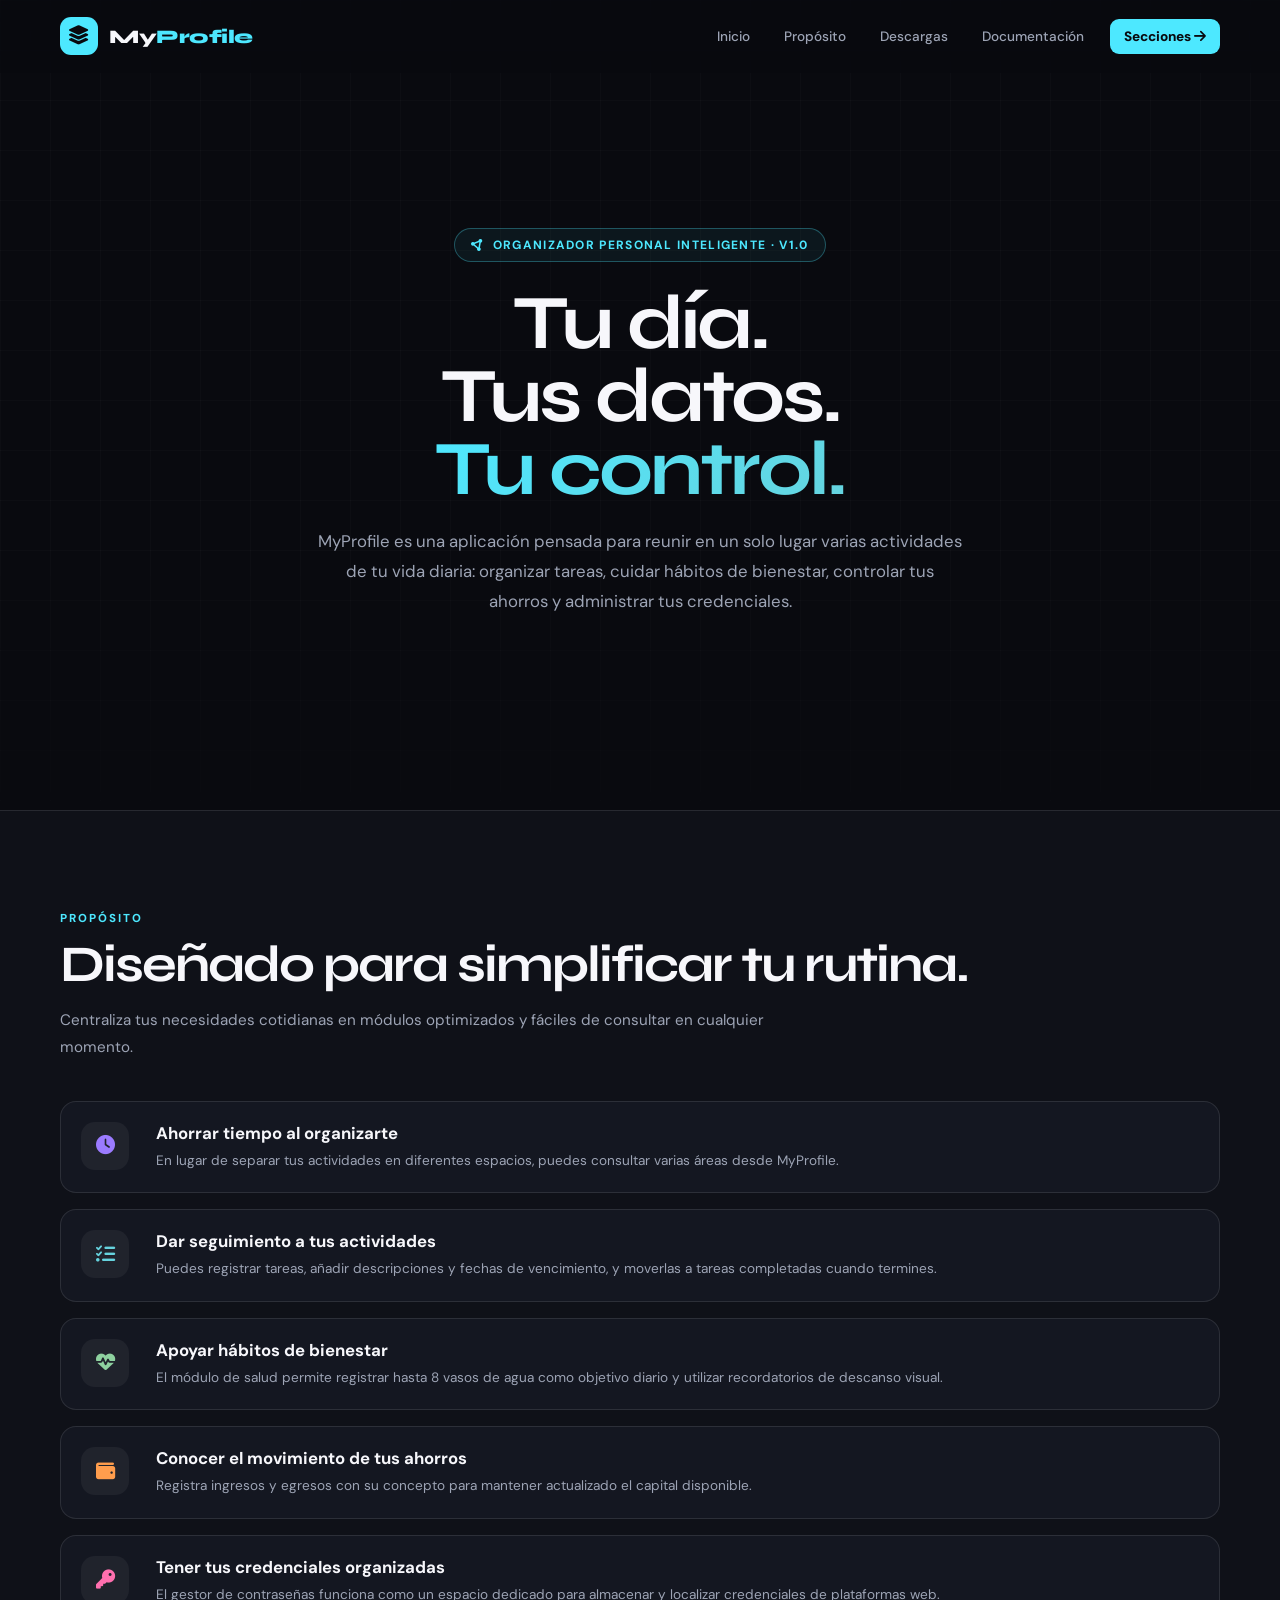
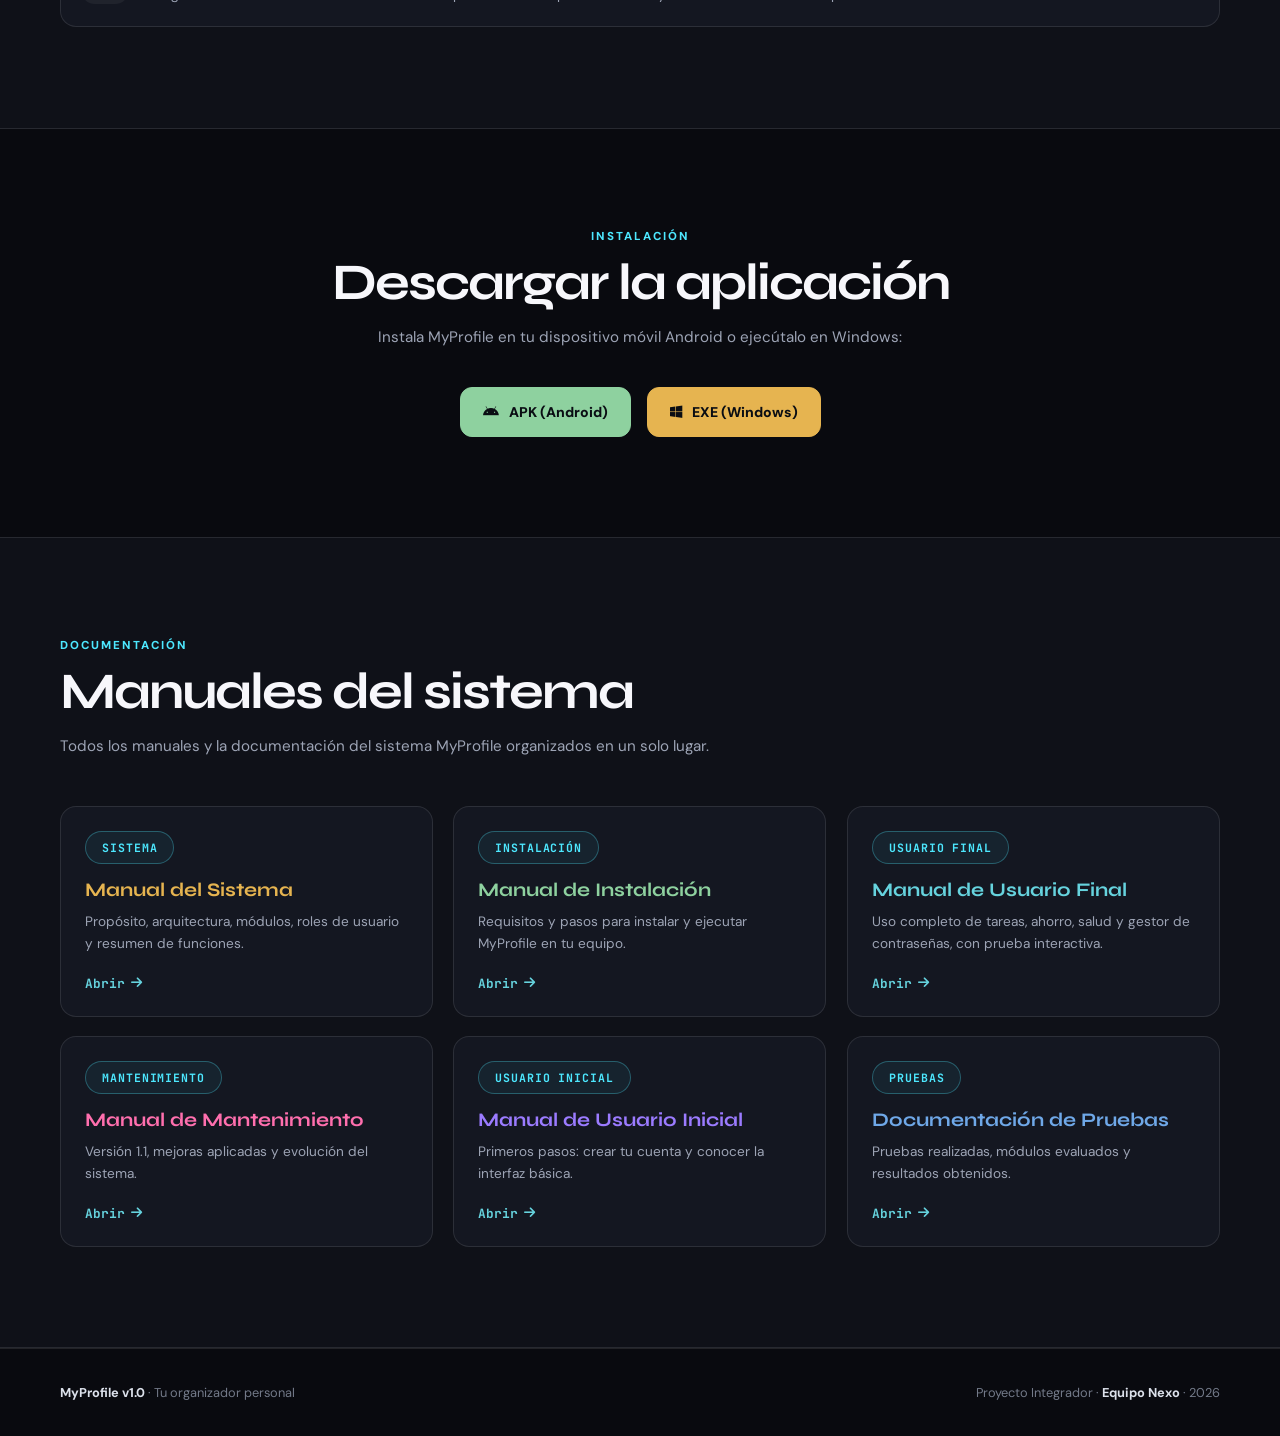
==== index.html @ dedfe8b1 "APK v1.2: fix no such column id_usuario en alta de cuenta nueva" ====
<!DOCTYPE html>
<html lang="es">
<head>
<meta charset="UTF-8">
<meta name="viewport" content="width=device-width, initial-scale=1.0">
<title>MyProfile v1.0 | Organiza tu día</title>

<!-- FUENTES E ÍCONOS -->
<link rel="preconnect" href="https://fonts.googleapis.com">
<link rel="preconnect" href="https://fonts.gstatic.com" crossorigin>
<link href="https://fonts.googleapis.com/css2?family=DM+Sans:wght@400;500;600;700&family=JetBrains+Mono:wght@500;700&family=Syne:wght@600;700;800&display=swap" rel="stylesheet">
<link rel="stylesheet" href="https://cdnjs.cloudflare.com/ajax/libs/font-awesome/6.5.2/css/all.min.css">

<style>
:root {
    --bg: #090a0f;
    --bg2: #0f1118;
    --card: #141721;
    --card2: #191c27;
    --line: rgba(255, 255, 255, 0.10);
    --text: #f7f7fb;
    --muted: #9da4b5;
    --lime: #4de8ff;
    --purple: #9b7bff;
    --cyan: #66d3de;
    --orange: #ff9d4d;
    --pink: #ff6fae;
    --green: #8ed19f;
    --amber: #e6b450;
    --blue: #6fa8e8;
}

* {
    margin: 0;
    padding: 0;
    box-sizing: border-box;
}

html {
    scroll-behavior: smooth;
}

body {
    background: var(--bg);
    color: var(--text);
    font-family: "DM Sans", sans-serif;
    overflow-x: hidden;
    position: relative;
}

/* Fondo con cuadrícula animada */
body::before {
    content: "";
    position: fixed;
    inset: 0;
    pointer-events: none;
    background:
        linear-gradient(rgba(255, 255, 255, 0.02) 1px, transparent 1px),
        linear-gradient(90deg, rgba(255, 255, 255, 0.02) 1px, transparent 1px);
    background-size: 50px 50px;
    mask-image: linear-gradient(to bottom, black 60%, transparent 100%);
    z-index: 0;
}

a {
    text-decoration: none;
    color: inherit;
}

.container {
    width: min(1160px, 91%);
    margin: auto;
    position: relative;
    z-index: 1;
}

/* ANIMACIONES KEYFRAMES */
@keyframes pulseGlow {
    0%, 100% { transform: scale(1) rotate(-5deg); box-shadow: 0 0 15px rgba(77, 232, 255, 0.3); }
    50% { transform: scale(1.05) rotate(-3deg); box-shadow: 0 0 25px rgba(77, 232, 255, 0.6); }
}

@keyframes float {
    0%, 100% { transform: translateY(0px); }
    50% { transform: translateY(-8px); }
}

@keyframes shimmer {
    0% { background-position: -200% 0; }
    100% { background-position: 200% 0; }
}

/* HEADER Y NAVEGACIÓN */
header {
    position: fixed;
    top: 0;
    left: 0;
    width: 100%;
    z-index: 50;
    padding: 17px 0;
    background: rgba(9, 10, 15, 0.75);
    backdrop-filter: blur(18px);
    border-bottom: 1px solid transparent;
    transition: all 0.3s ease;
}

header.scrolled {
    border-bottom-color: var(--line);
    background: rgba(9, 10, 15, 0.94);
    padding: 12px 0;
}

.nav {
    display: flex;
    justify-content: space-between;
    align-items: center;
    gap: 20px;
}

.logo {
    display: flex;
    align-items: center;
    gap: 11px;
    font-family: "Syne", sans-serif;
    font-weight: 800;
    letter-spacing: -.5px;
    font-size: 1.2rem;
}

.logo-symbol {
    width: 38px;
    height: 38px;
    border-radius: 11px;
    display: grid;
    place-items: center;
    background: var(--lime);
    color: #090a0f;
    animation: pulseGlow 4s infinite ease-in-out;
}

.logo-text span {
    color: var(--lime);
}

nav {
    display: flex;
    align-items: center;
    gap: 6px;
}

nav a {
    padding: 9px 14px;
    color: var(--muted);
    font-size: 0.85rem;
    font-weight: 500;
    border-radius: 9px;
    transition: all 0.25s ease;
}

nav a:hover {
    background: rgba(255, 255, 255, 0.08);
    color: #fff;
    transform: translateY(-1px);
}

.nav-main {
    color: #090a0f !important;
    background: var(--lime);
    font-weight: 800;
    margin-left: 6px;
}

.nav-main:hover {
    filter: brightness(1.1);
    transform: translateY(-2px);
    box-shadow: 0 4px 15px rgba(77, 232, 255, 0.4);
}

/* HERO SECTION */
.hero {
    min-height: 90vh;
    padding: 150px 0 80px;
    display: flex;
    flex-direction: column;
    justify-content: center;
    align-items: center;
    text-align: center;
}

.tag {
    display: inline-flex;
    gap: 8px;
    align-items: center;
    color: var(--lime);
    border: 1px solid rgba(77, 232, 255, 0.3);
    background: rgba(77, 232, 255, 0.06);
    padding: 8px 16px;
    border-radius: 50px;
    font-size: 0.75rem;
    font-weight: 700;
    text-transform: uppercase;
    letter-spacing: 1.3px;
    margin-bottom: 25px;
    animation: float 3s ease-in-out infinite;
}

h1 {
    font-family: "Syne", sans-serif;
    font-size: clamp(2.8rem, 6vw, 5.5rem);
    line-height: 0.95;
    letter-spacing: -3px;
    max-width: 850px;
    margin-bottom: 20px;
}

h1 em {
    font-style: normal;
    color: var(--lime);
    background: linear-gradient(135deg, var(--lime), var(--cyan));
    -webkit-background-clip: text;
    -webkit-text-fill-color: transparent;
}

.hero-text > p {
    color: var(--muted);
    max-width: 650px;
    line-height: 1.8;
    font-size: 1.05rem;
    margin: 0 auto 35px;
}

.buttons {
    display: flex;
    flex-wrap: wrap;
    justify-content: center;
    gap: 12px;
}

.btn {
    min-height: 50px;
    padding: 0 22px;
    display: inline-flex;
    align-items: center;
    justify-content: center;
    gap: 10px;
    border-radius: 12px;
    font-size: 0.88rem;
    font-weight: 800;
    transition: all 0.25s ease;
    border: 1px solid var(--line);
    cursor: pointer;
}

.btn-primary {
    background: var(--lime);
    color: #090a0f;
    border-color: var(--lime);
    box-shadow: 0 4px 20px rgba(77, 232, 255, 0.25);
}

.btn-primary:hover {
    transform: translateY(-3px);
    box-shadow: 0 8px 25px rgba(77, 232, 255, 0.45);
    filter: brightness(1.05);
}

.btn-secondary {
    background: rgba(255, 255, 255, 0.03);
    color: #fff;
}

.btn-secondary:hover {
    background: rgba(255, 255, 255, 0.08);
    border-color: rgba(255, 255, 255, 0.2);
    transform: translateY(-3px);
}

.btn-android {
    background: var(--green);
    color: #0a0d13;
    border-color: var(--green);
}

.btn-android:hover {
    transform: translateY(-3px);
    box-shadow: 0 8px 20px rgba(142, 209, 159, 0.35);
}

.btn-windows {
    background: var(--amber);
    color: #0a0d13;
    border-color: var(--amber);
}

.btn-windows:hover {
    transform: translateY(-3px);
    box-shadow: 0 8px 20px rgba(230, 180, 80, 0.35);
}

/* SECCIONES GENERALES */
.section {
    padding: 100px 0;
}

.section.alt {
    background: var(--bg2);
    border-top: 1px solid var(--line);
    border-bottom: 1px solid var(--line);
}

.kicker {
    color: var(--lime);
    font-size: 0.72rem;
    font-weight: 800;
    text-transform: uppercase;
    letter-spacing: 2px;
    margin-bottom: 12px;
}

.section-title {
    font-family: "Syne", sans-serif;
    font-size: clamp(2rem, 4vw, 3.2rem);
    letter-spacing: -2px;
    line-height: 1.05;
}

.section-desc {
    max-width: 720px;
    color: var(--muted);
    line-height: 1.8;
    margin-top: 15px;
    font-size: 0.95rem;
}

/* PROPÓSITO */
.purpose {
    display: grid;
    grid-template-columns: 1fr;
    gap: 40px;
}

.purpose-list {
    display: grid;
    gap: 16px;
}

.purpose-row {
    display: grid;
    grid-template-columns: 55px 1fr;
    gap: 20px;
    padding: 20px;
    border-radius: 16px;
    background: var(--card);
    border: 1px solid var(--line);
    transition: all 0.3s ease;
}

.purpose-row:hover {
    transform: translateX(6px) translateY(-2px);
    border-color: rgba(255, 255, 255, 0.2);
    box-shadow: 0 10px 30px rgba(0, 0, 0, 0.3);
}

.purpose-icon {
    width: 48px;
    height: 48px;
    display: grid;
    place-items: center;
    border-radius: 14px;
    background: rgba(255, 255, 255, 0.05);
    color: var(--color);
    font-size: 1.2rem;
    transition: transform 0.3s ease;
}

.purpose-row:hover .purpose-icon {
    transform: scale(1.1);
}

.purpose-row h3 {
    font-size: 1.05rem;
    margin-bottom: 6px;
}

.purpose-row p {
    color: var(--muted);
    font-size: 0.85rem;
    line-height: 1.65;
}

/* SECCIÓN DE DESCARGAS (Página Index) */
.download-area {
    text-align: center;
}

.download-area .section-desc {
    margin: 15px auto 35px;
}

.dl-buttons {
    display: flex;
    gap: 16px;
    justify-content: center;
    flex-wrap: wrap;
}

/* MANIFESTACIÓN Y DOCUMENTACIÓN (Página Index cards) */
.doc-grid {
    margin-top: 45px;
    display: grid;
    grid-template-columns: repeat(auto-fit, minmax(280px, 1fr));
    gap: 20px;
}

.card {
    display: flex;
    flex-direction: column;
    justify-content: space-between;
    background: var(--card);
    border: 1px solid var(--line);
    border-radius: 16px;
    padding: 24px;
    text-decoration: none;
    color: inherit;
    transition: all 0.3s cubic-bezier(0.16, 1, 0.3, 1);
    position: relative;
    overflow: hidden;
}

.card::before {
    content: "";
    position: absolute;
    top: 0;
    left: 0;
    width: 100%;
    height: 3px;
    background: var(--color-accent, var(--lime));
    opacity: 0;
    transition: opacity 0.3s ease;
}

.card:hover {
    transform: translateY(-5px);
    border-color: rgba(255, 255, 255, 0.2);
    background: var(--card2);
    box-shadow: 0 15px 35px rgba(0, 0, 0, 0.4);
}

.card:hover::before {
    opacity: 1;
}

.card .tag {
    font-family: 'JetBrains Mono', monospace;
    font-size: 0.72rem;
    letter-spacing: 0.08em;
    text-transform: uppercase;
    margin-bottom: 14px;
    font-weight: 700;
}

.card .title {
    font-family: 'Syne', sans-serif;
    font-size: 1.2rem;
    font-weight: 700;
    margin-bottom: 10px;
}

.card .desc {
    color: var(--muted);
    font-size: 0.85rem;
    line-height: 1.6;
    margin-bottom: 20px;
}

.card .go {
    font-family: 'JetBrains Mono', monospace;
    font-size: 0.8rem;
    color: var(--cyan);
    font-weight: 700;
    display: flex;
    align-items: center;
    gap: 6px;
    transition: transform 0.2s ease;
}

.card:hover .go {
    transform: translateX(4px);
}

.c-amber { color: var(--amber); --color-accent: var(--amber); }
.c-green { color: var(--green); --color-accent: var(--green); }
.c-violet { color: var(--purple); --color-accent: var(--purple); }
.c-cyan { color: var(--cyan); --color-accent: var(--cyan); }
.c-pink { color: var(--pink); --color-accent: var(--pink); }
.c-blue { color: var(--blue); --color-accent: var(--blue); }

/* NAVEGACIÓN DE PÁGINAS GENERALES */
.page-area {
    text-align: center;
}

.page-area .section-desc {
    margin-left: auto;
    margin-right: auto;
}

.page-buttons {
    margin-top: 35px;
    display: flex;
    flex-wrap: wrap;
    justify-content: center;
    gap: 12px;
}

.page-button {
    min-width: 160px;
    padding: 16px 20px;
    border: 1px solid var(--line);
    border-radius: 12px;
    background: var(--card);
    display: flex;
    justify-content: center;
    align-items: center;
    gap: 10px;
    font-size: 0.82rem;
    font-weight: 700;
    transition: all 0.25s ease;
}

.page-button:hover {
    color: #090a0f;
    background: var(--lime);
    border-color: var(--lime);
    transform: translateY(-4px);
    box-shadow: 0 8px 20px rgba(77, 232, 255, 0.3);
}

/* FOOTER */
footer {
    border-top: 1px solid var(--line);
    padding: 35px 0;
    background: var(--bg);
}

.footer {
    display: flex;
    justify-content: space-between;
    align-items: center;
    gap: 20px;
    color: #737a89;
    font-size: 0.8rem;
}

.footer strong {
    color: #dce1eb;
}

/* EFECTOS REVEAL EN SCROLL */
.reveal {
    opacity: 0;
    transform: translateY(30px) scale(0.98);
    transition: opacity 0.7s cubic-bezier(0.16, 1, 0.3, 1), transform 0.7s cubic-bezier(0.16, 1, 0.3, 1);
    will-change: opacity, transform;
}

.reveal.show {
    opacity: 1;
    transform: translateY(0) scale(1);
}

/* RESPONSIVE */
@media(max-width: 950px) {
    .hero { padding-top: 130px; }
    .doc-grid { grid-template-columns: repeat(2, 1fr); }
}

@media(max-width: 700px) {
    nav a:not(.nav-main) { display: none; }
    h1 { letter-spacing: -1.5px; }
    .doc-grid { grid-template-columns: 1fr; }
    .footer { flex-direction: column; text-align: center; }
    .purpose-row { grid-template-columns: 1fr; text-align: center; justify-items: center; }
}
</style>
</head>

<body>

<header id="header">
    <div class="container nav">
        <a href="#inicio" class="logo">
            <div class="logo-symbol"><i class="fa-solid fa-layer-group"></i></div>
            <div class="logo-text">My<span>Profile</span></div>
        </a>

        <nav>
            <a href="#inicio">Inicio</a>
            <a href="#proposito">Propósito</a>
            <a href="#descargas">Descargas</a>
            <a href="#documentacion">Documentación</a>
            <a href="#paginas" class="nav-main">Secciones <i class="fa-solid fa-arrow-right"></i></a>
        </nav>
    </div>
</header>

<main>

<!-- HERO -->
<section class="hero container" id="inicio">
    <div class="hero-text reveal">
        <div class="tag">
            <i class="fa-solid fa-circle-nodes"></i>
            Organizador personal inteligente · v1.0
        </div>

        <h1>
            Tu día.<br>
            Tus datos.<br>
            <em>Tu control.</em>
        </h1>

        <p>
            MyProfile es una aplicación pensada para reunir en un solo lugar varias
            actividades de tu vida diaria: organizar tareas, cuidar hábitos de
            bienestar, controlar tus ahorros y administrar tus credenciales.
        </p>

      
    </div>
</section>

<!-- PROPÓSITO -->
<section class="section alt" id="proposito">
    <div class="container purpose">

        <div class="reveal">
            <div class="kicker">Propósito</div>
            <h2 class="section-title">Diseñado para simplificar tu rutina.</h2>
            <p class="section-desc">
                Centraliza tus necesidades cotidianas en módulos optimizados y fáciles de consultar en cualquier momento.
            </p>
        </div>

        <div class="purpose-list reveal">

            <div class="purpose-row">
                <div class="purpose-icon" style="--color:var(--purple)">
                    <i class="fa-solid fa-clock"></i>
                </div>
                <div>
                    <h3>Ahorrar tiempo al organizarte</h3>
                    <p>En lugar de separar tus actividades en diferentes espacios, puedes consultar varias áreas desde MyProfile.</p>
                </div>
            </div>

            <div class="purpose-row">
                <div class="purpose-icon" style="--color:var(--cyan)">
                    <i class="fa-solid fa-list-check"></i>
                </div>
                <div>
                    <h3>Dar seguimiento a tus actividades</h3>
                    <p>Puedes registrar tareas, añadir descripciones y fechas de vencimiento, y moverlas a tareas completadas cuando termines.</p>
                </div>
            </div>

            <div class="purpose-row">
                <div class="purpose-icon" style="--color:var(--green)">
                    <i class="fa-solid fa-heart-pulse"></i>
                </div>
                <div>
                    <h3>Apoyar hábitos de bienestar</h3>
                    <p>El módulo de salud permite registrar hasta 8 vasos de agua como objetivo diario y utilizar recordatorios de descanso visual.</p>
                </div>
            </div>

            <div class="purpose-row">
                <div class="purpose-icon" style="--color:var(--orange)">
                    <i class="fa-solid fa-wallet"></i>
                </div>
                <div>
                    <h3>Conocer el movimiento de tus ahorros</h3>
                    <p>Registra ingresos y egresos con su concepto para mantener actualizado el capital disponible.</p>
                </div>
            </div>

            <div class="purpose-row">
                <div class="purpose-icon" style="--color:var(--pink)">
                    <i class="fa-solid fa-key"></i>
                </div>
                <div>
                    <h3>Tener tus credenciales organizadas</h3>
                    <p>El gestor de contraseñas funciona como un espacio dedicado para almacenar y localizar credenciales de plataformas web.</p>
                </div>
            </div>

        </div>
    </div>
</section>

<!-- DESCARGAS DE LA APLICACIÓN (Integración de index_2.html) -->
<section class="section download-area" id="descargas">
    <div class="container">
        <div class="kicker">Instalación</div>
        <h2 class="section-title reveal">Descargar la aplicación</h2>
        <p class="section-desc reveal">Instala MyProfile en tu dispositivo móvil Android o ejecútalo en Windows:</p>

        <div class="dl-buttons reveal">
            <a class="btn btn-android" href="instalador/MyProfile_v1.2.apk" download>
                <i class="fa-brands fa-android"></i>
                APK (Android)
            </a>
            <a class="btn btn-windows" href="https://github.com/Manu-Castillo8-bit/Myprofile-pages/releases/latest/download/Proyecto-Setup.exe">
                <i class="fa-brands fa-windows"></i>
                EXE (Windows)
            </a>
        </div>
    </div>
</section>

<!-- DOCUMENTACIÓN Y MANUALES (Integración de tarjetas de index_2.html) -->
<section class="section alt" id="documentacion">
    <div class="container">
        <div class="kicker">Documentación</div>
        <h2 class="section-title reveal">Manuales del sistema</h2>
        <p class="section-desc reveal">Todos los manuales y la documentación del sistema MyProfile organizados en un solo lugar.</p>

        <div class="doc-grid">

            <a class="card reveal c-amber" href="manual-sistema/index.html">
                <div>
                    <span class="tag">Sistema</span>
                    <h3 class="title">Manual del Sistema</h3>
                    <p class="desc">Propósito, arquitectura, módulos, roles de usuario y resumen de funciones.</p>
                </div>
                <span class="go">Abrir <i class="fa-solid fa-arrow-right"></i></span>
            </a>

            <a class="card reveal c-green" href="manual-instalacion/index.html">
                <div>
                    <span class="tag">Instalación</span>
                    <h3 class="title">Manual de Instalación</h3>
                    <p class="desc">Requisitos y pasos para instalar y ejecutar MyProfile en tu equipo.</p>
                </div>
                <span class="go">Abrir <i class="fa-solid fa-arrow-right"></i></span>
            </a>
        
           

            <a class="card reveal c-cyan" href="manual-usuario-final/index.html">
                <div>
                    <span class="tag">Usuario final</span>
                    <h3 class="title">Manual de Usuario Final</h3>
                    <p class="desc">Uso completo de tareas, ahorro, salud y gestor de contraseñas, con prueba interactiva.</p>
                </div>
                <span class="go">Abrir <i class="fa-solid fa-arrow-right"></i></span>
            </a>

            <a class="card reveal c-pink" href="manual-mantenimiento/index.html">
                <div>
                    <span class="tag">Mantenimiento</span>
                    <h3 class="title">Manual de Mantenimiento</h3>
                    <p class="desc">Versión 1.1, mejoras aplicadas y evolución del sistema.</p>
                </div>
                <span class="go">Abrir <i class="fa-solid fa-arrow-right"></i></span>
            </a>
 
            <a class="card reveal c-violet" href="manual-usuario-inicial/index.html">
                <div>
                    <span class="tag">Usuario inicial</span>
                    <h3 class="title">Manual de Usuario Inicial</h3>
                    <p class="desc">Primeros pasos: crear tu cuenta y conocer la interfaz básica.</p>
                </div>
                <span class="go">Abrir <i class="fa-solid fa-arrow-right"></i></span>
            </a>
        
            
            <a class="card reveal c-blue" href="documentacion-pruebas.html">
                <div>
                    <span class="tag">Pruebas</span>
                    <h3 class="title">Documentación de Pruebas</h3>
                    <p class="desc">Pruebas realizadas, módulos evaluados y resultados obtenidos.</p>
                </div>
                <span class="go">Abrir <i class="fa-solid fa-arrow-right"></i></span>
            </a>
        
        </div>
    </div>
</section>


</main>

<footer>
    <div class="container footer">
        <div><strong>MyProfile v1.0</strong> · Tu organizador personal</div>
        <div>Proyecto Integrador · <strong>Equipo Nexo</strong> · 2026</div>
    </div>
</footer>

<script>
// Efecto Header al hacer scroll
const header = document.getElementById("header");

window.addEventListener("scroll", () => {
    header.classList.toggle("scrolled", window.scrollY > 25);
});

// Animación de revelado progresivo al hacer scroll
const observer = new IntersectionObserver((entries) => {
    entries.forEach((entry, index) => {
        if (entry.isIntersecting) {
            // Aplicar un pequeño delay progresivo entre elementos si están juntos
            setTimeout(() => {
                entry.target.classList.add("show");
            }, index * 80);
            observer.unobserve(entry.target);
        }
    });
}, {
    threshold: 0.15
});

document.querySelectorAll(".reveal").forEach(el => observer.observe(el));
</script>

</body>
</html>
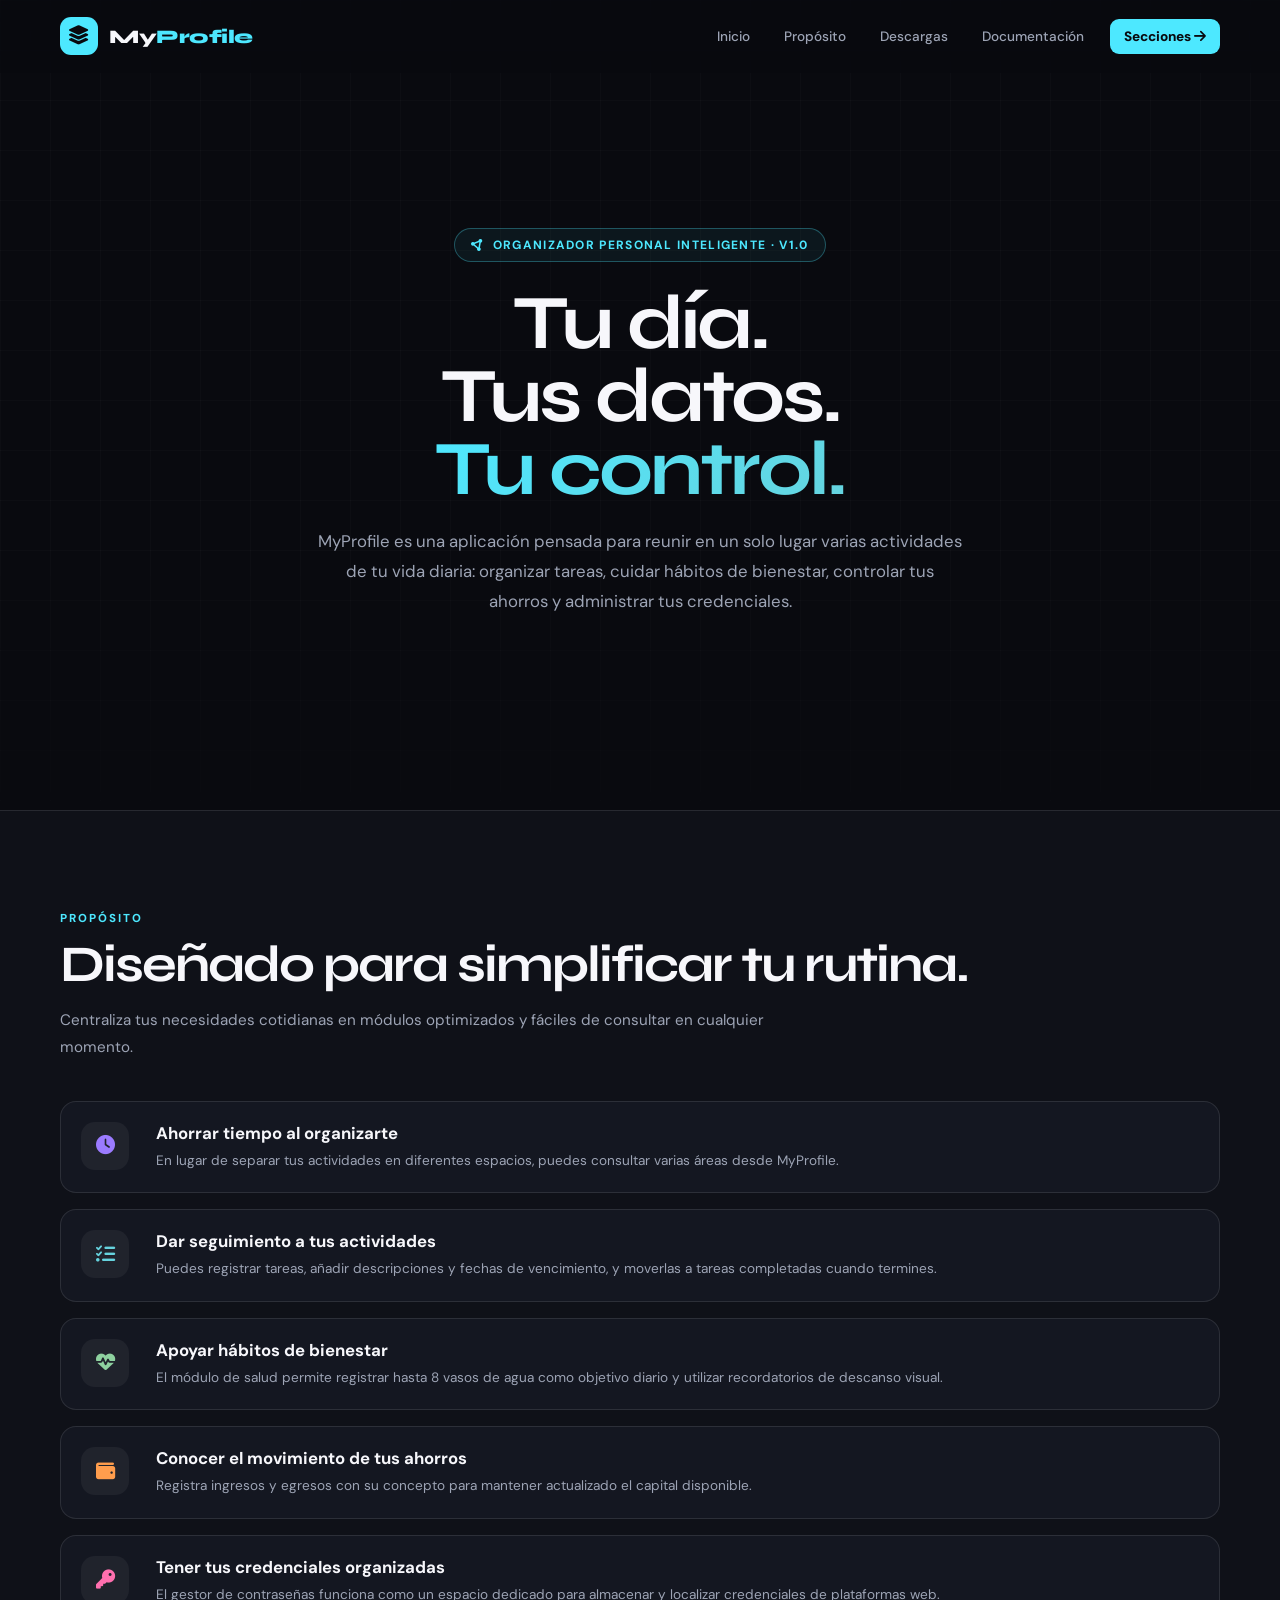
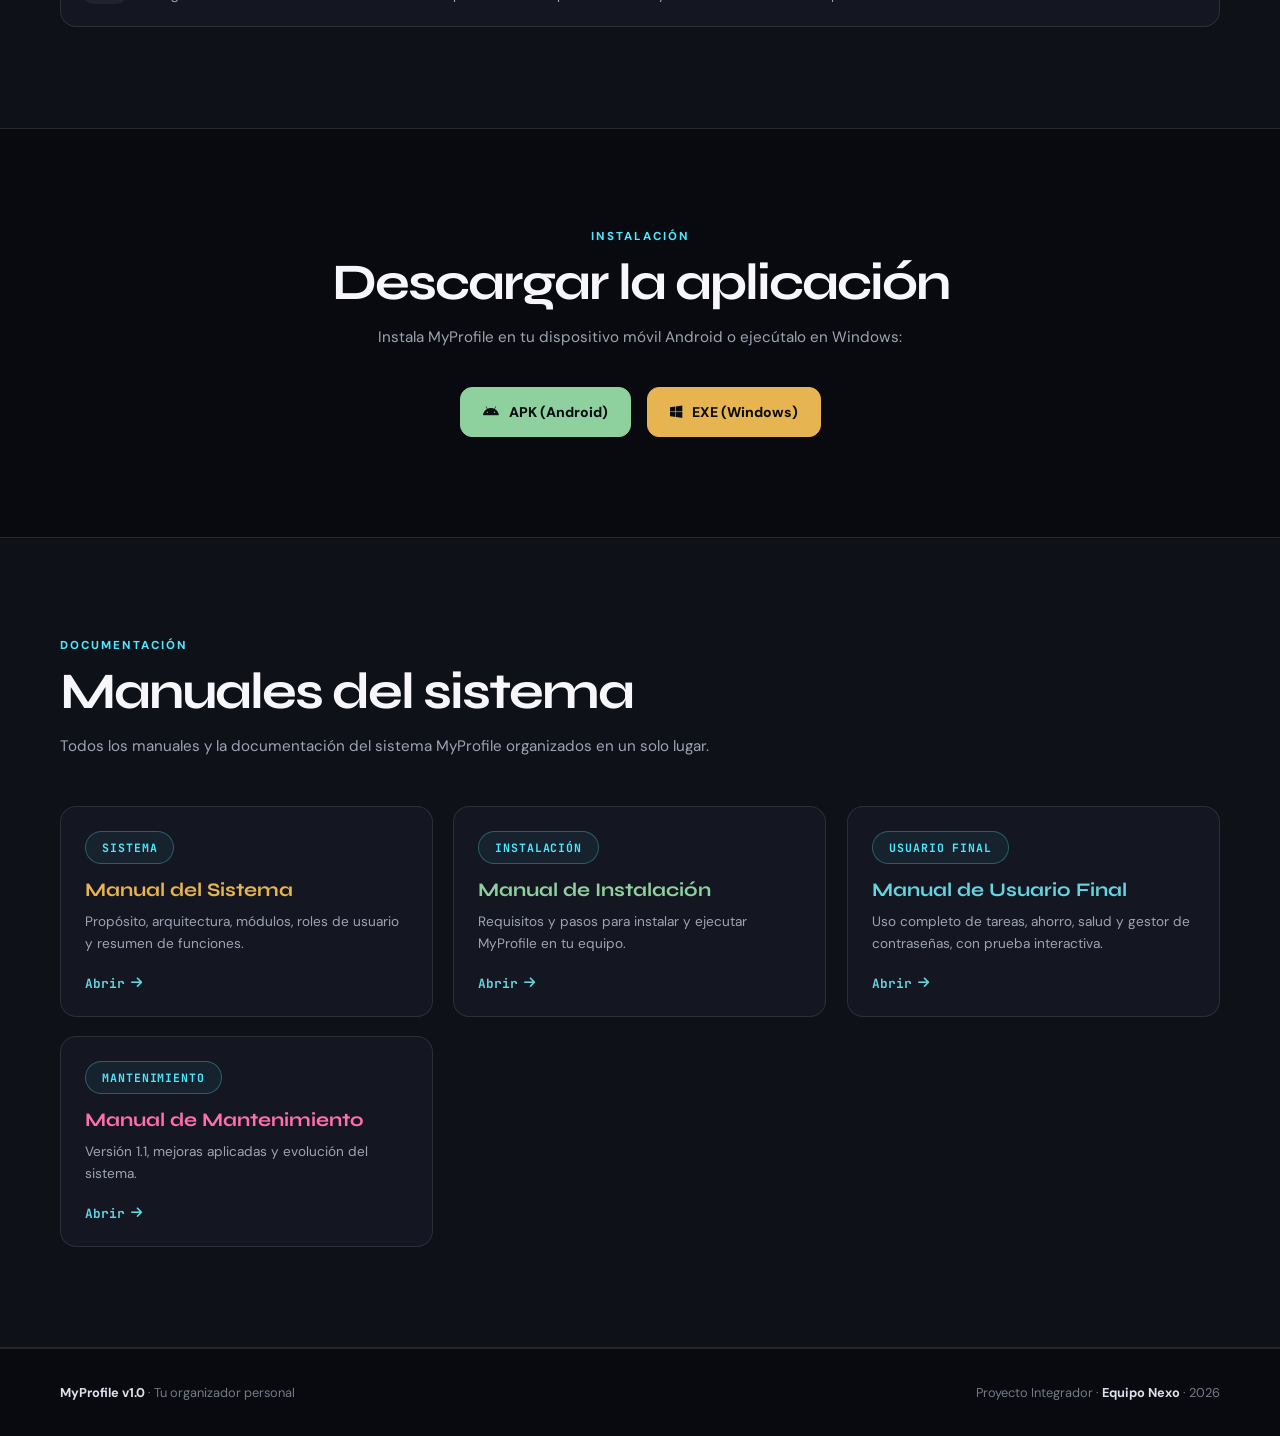
==== commit bb66bea8: "APK v1.3: auto-reparacion del esquema local" ====
--- a/index.html
+++ b/index.html
@@ -706,7 +706,7 @@
         <p class="section-desc reveal">Instala MyProfile en tu dispositivo móvil Android o ejecútalo en Windows:</p>
 
         <div class="dl-buttons reveal">
-            <a class="btn btn-android" href="instalador/MyProfile_v1.2.apk" download>
+            <a class="btn btn-android" href="instalador/MyProfile_v1.3.apk" download>
                 <i class="fa-brands fa-android"></i>
                 APK (Android)
             </a>
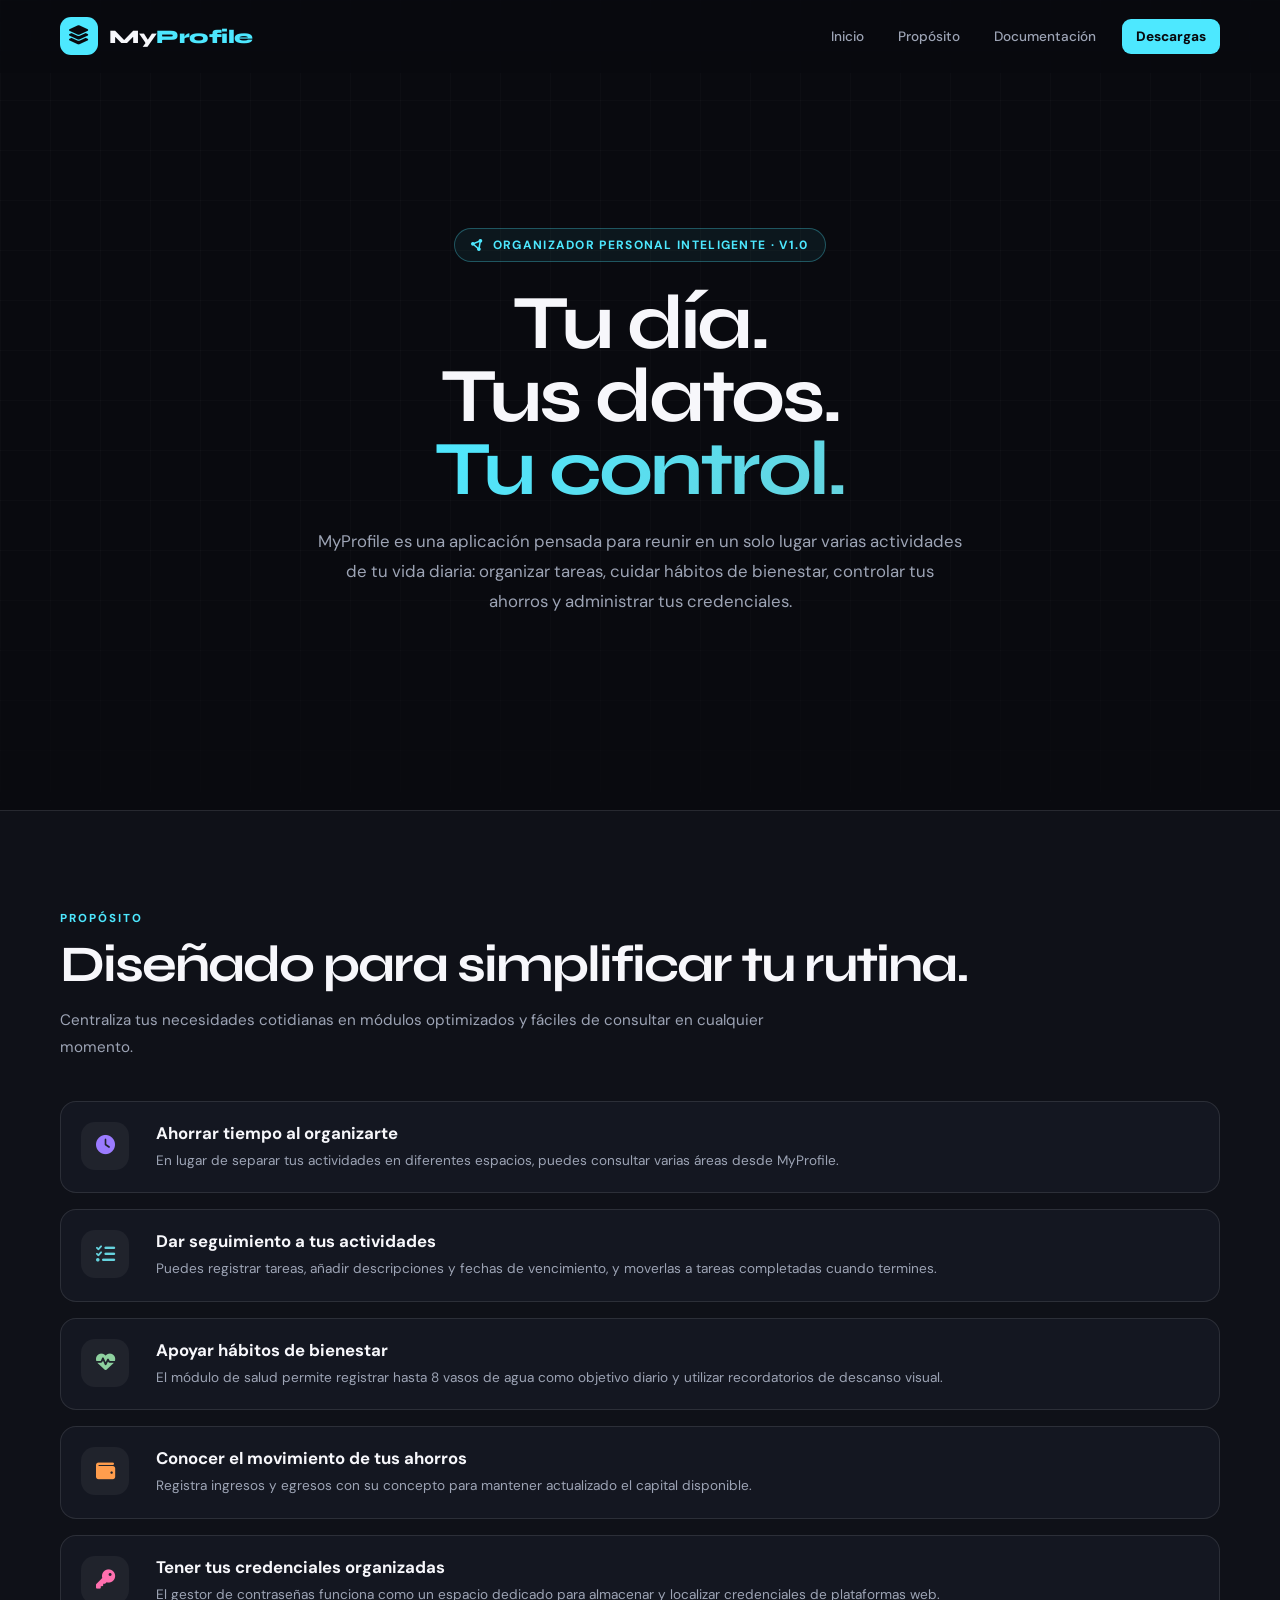
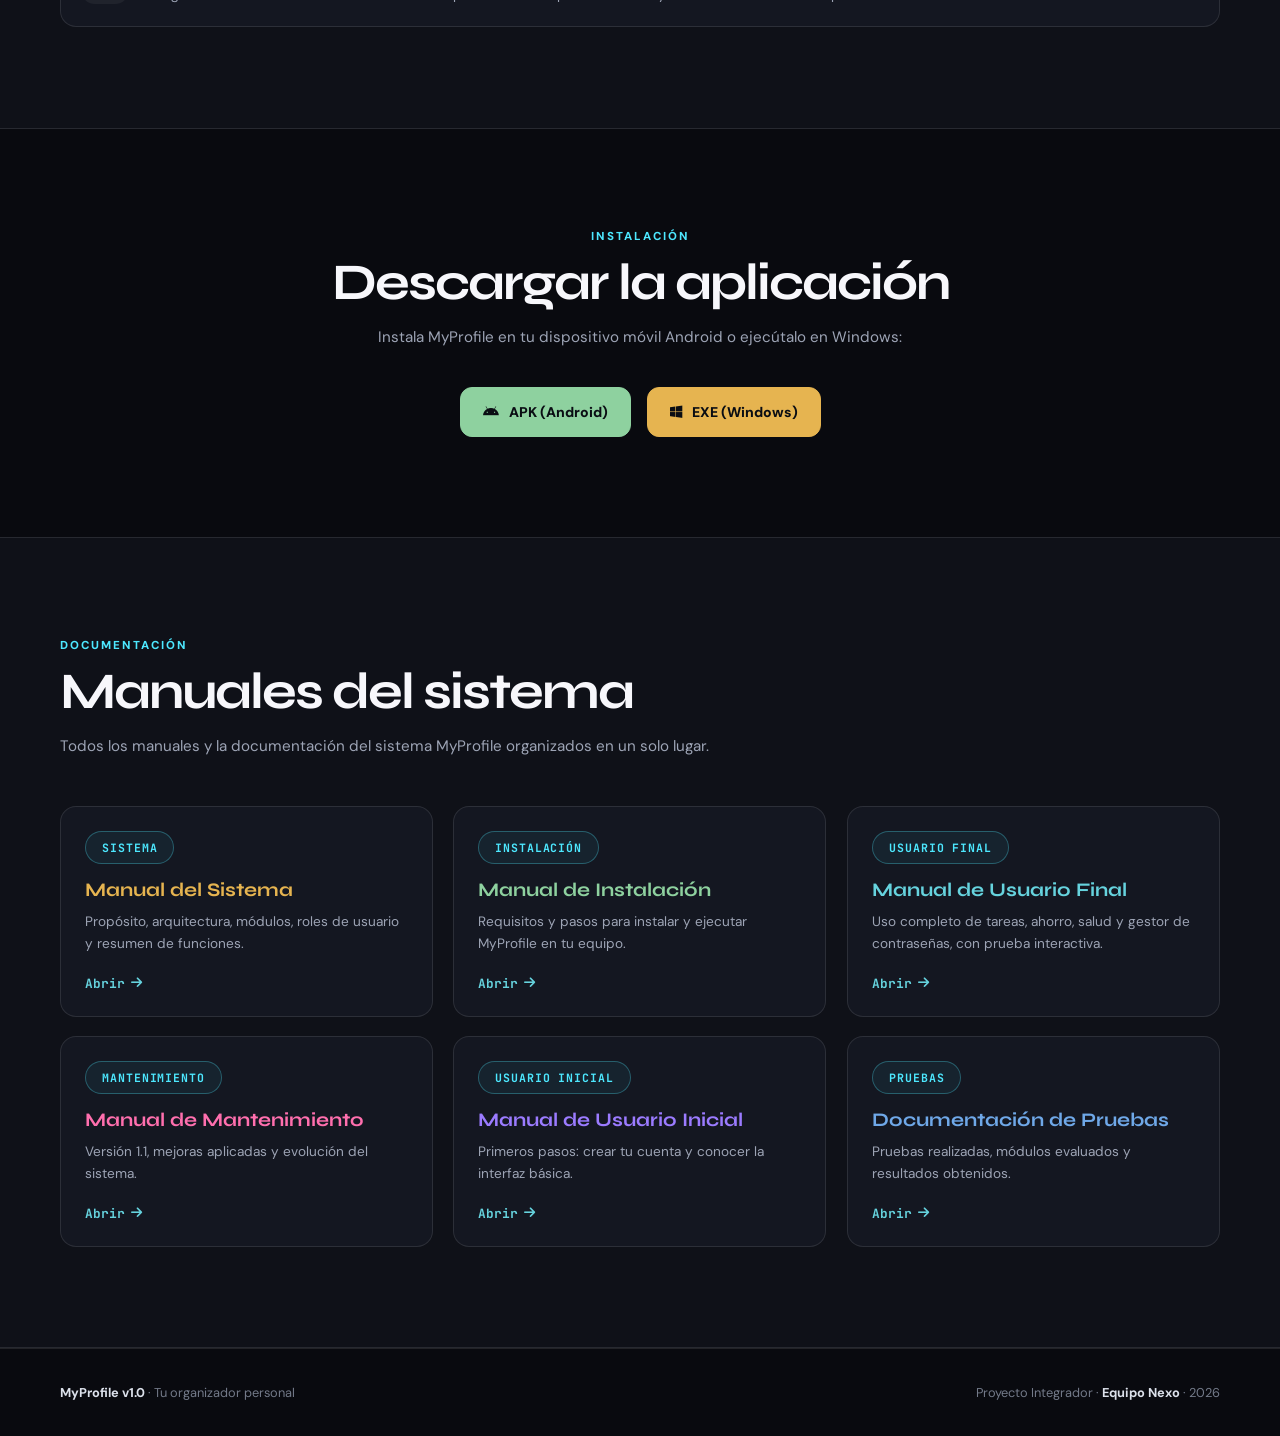
==== commit f9b999bb: "Versión 1.3 lista" ====
--- a/index.html
+++ b/index.html
@@ -158,7 +158,7 @@
 }
 
 nav a:hover {
-    background: rgba(255, 255, 255, 0.08);
+    background: rgba(248, 244, 244, 0.87);
     color: #fff;
     transform: translateY(-1px);
 }
@@ -597,9 +597,10 @@
         <nav>
             <a href="#inicio">Inicio</a>
             <a href="#proposito">Propósito</a>
-            <a href="#descargas">Descargas</a>
+           
             <a href="#documentacion">Documentación</a>
-            <a href="#paginas" class="nav-main">Secciones <i class="fa-solid fa-arrow-right"></i></a>
+             <a href="#descargas"  class="nav-main">Descargas</a>
+          
         </nav>
     </div>
 </header>
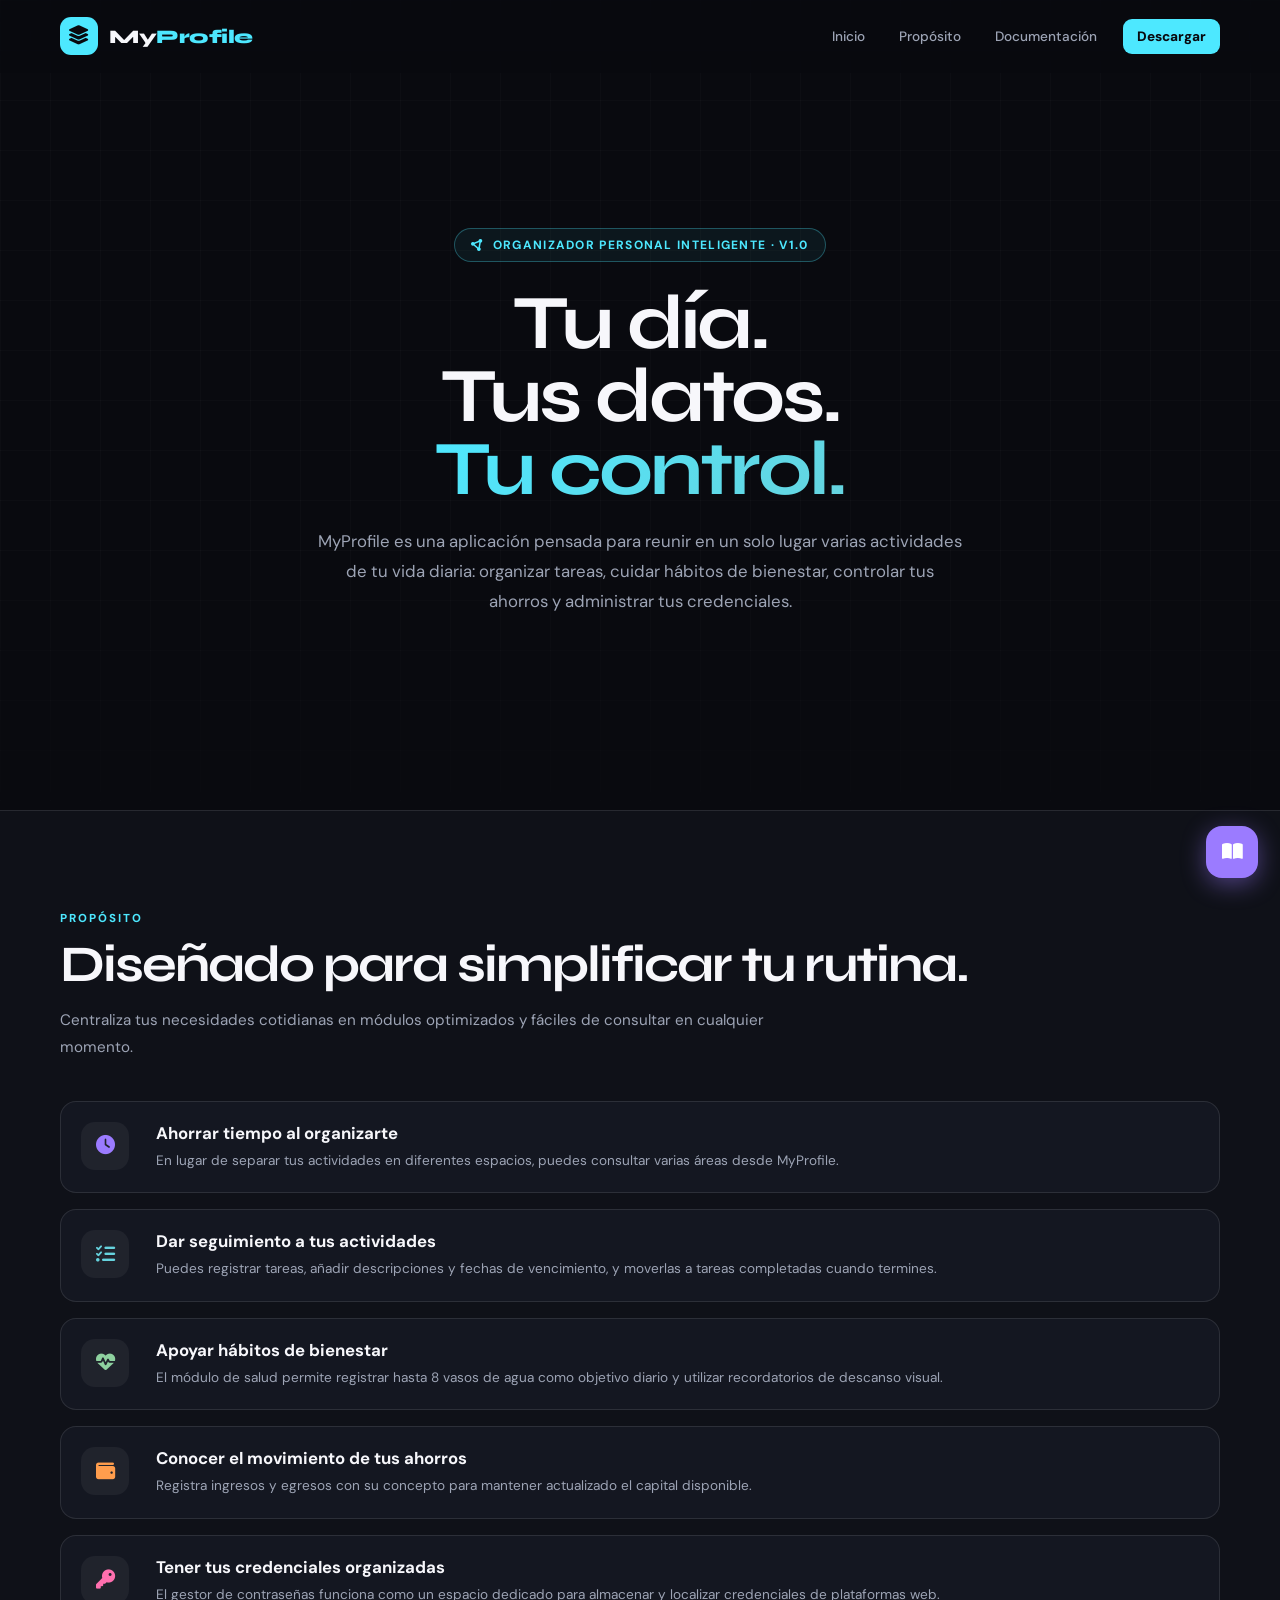
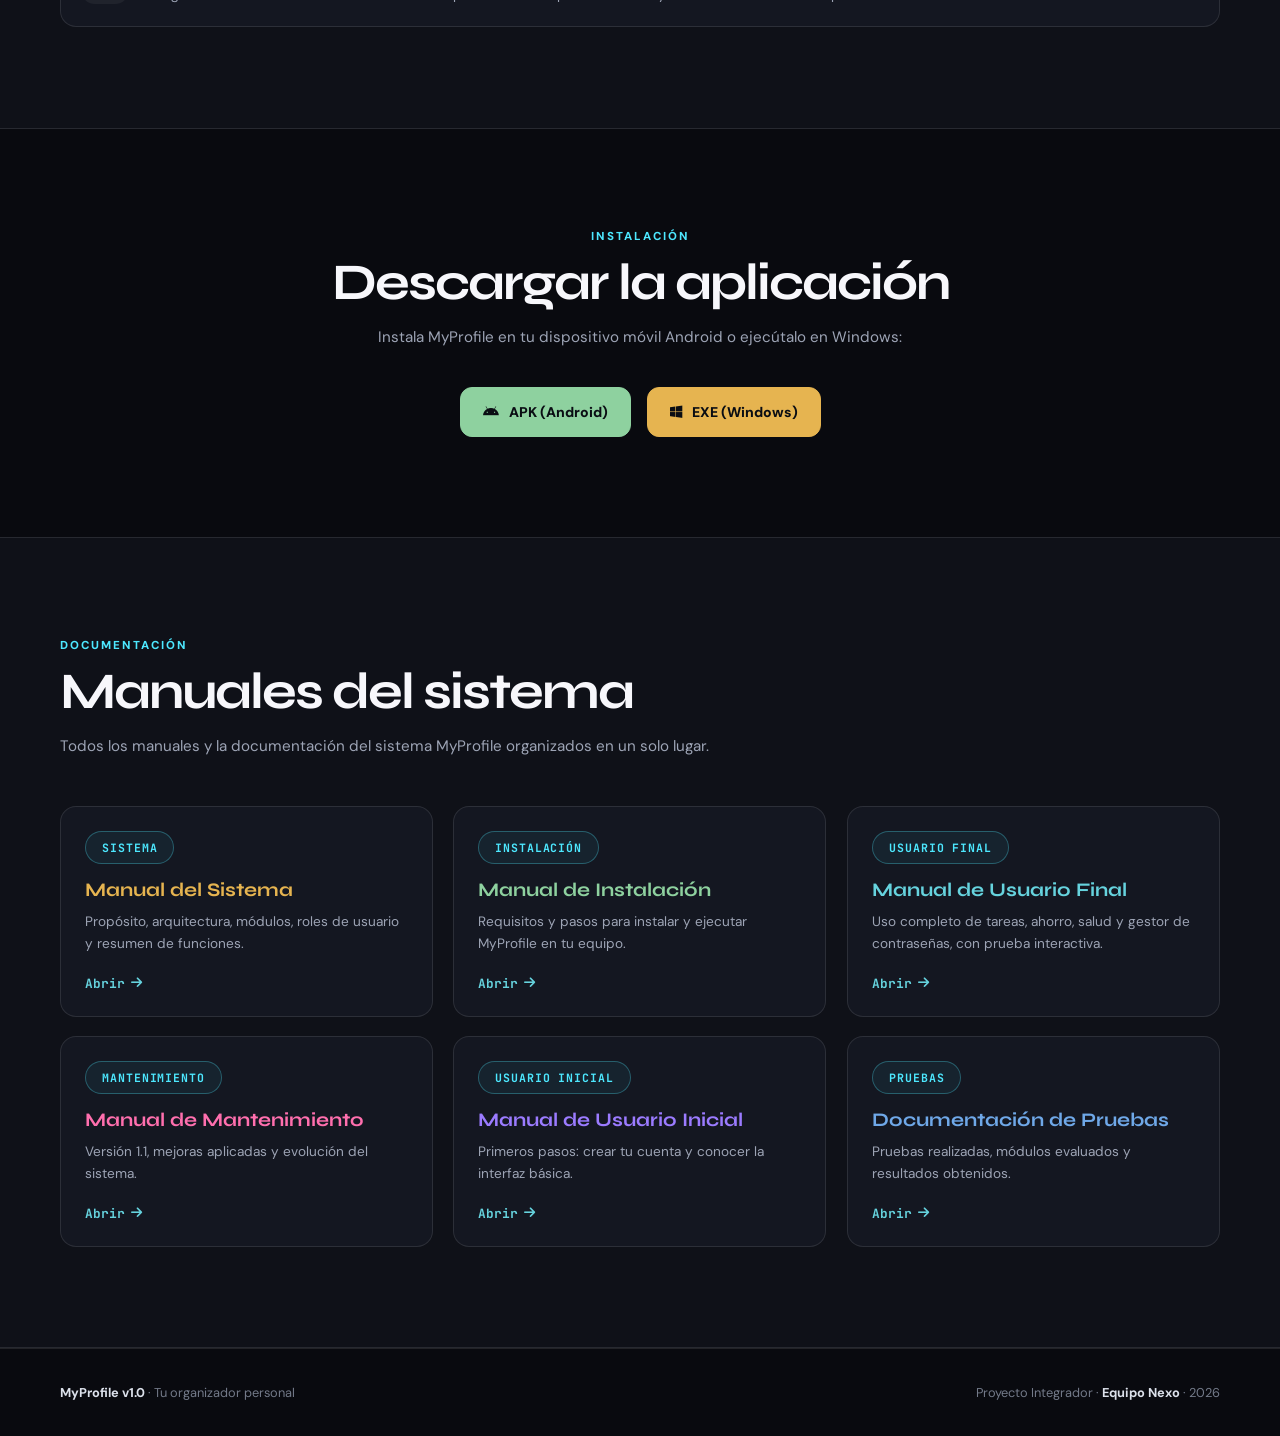
==== commit 008674c1: "Añadir botón flotante de acceso rápido a la documentación del código" ====
--- a/index.html
+++ b/index.html
@@ -536,6 +536,53 @@
     box-shadow: 0 8px 20px rgba(77, 232, 255, 0.3);
 }
 
+/* BOTÓN FLOTANTE DE DOCUMENTACIÓN (acceso rápido) */
+.fab-doc {
+    position: fixed;
+    bottom: 22px;
+    right: 22px;
+    z-index: 60;
+    width: 52px;
+    height: 52px;
+    border-radius: 16px;
+    display: grid;
+    place-items: center;
+    background: var(--purple);
+    color: #fff;
+    font-size: 1.15rem;
+    box-shadow: 0 6px 24px rgba(155, 123, 255, 0.45);
+    transition: all 0.25s ease;
+}
+
+.fab-doc:hover {
+    transform: translateY(-4px) scale(1.05);
+    filter: brightness(1.1);
+    box-shadow: 0 10px 30px rgba(155, 123, 255, 0.6);
+}
+
+.fab-doc .fab-label {
+    position: absolute;
+    right: calc(100% + 12px);
+    top: 50%;
+    transform: translateY(-50%);
+    white-space: nowrap;
+    background: var(--card2);
+    border: 1px solid var(--line);
+    color: var(--text);
+    font-family: "DM Sans", sans-serif;
+    font-size: 0.72rem;
+    font-weight: 700;
+    padding: 6px 12px;
+    border-radius: 8px;
+    opacity: 0;
+    pointer-events: none;
+    transition: opacity 0.2s ease;
+}
+
+.fab-doc:hover .fab-label {
+    opacity: 1;
+}
+
 /* FOOTER */
 footer {
     border-top: 1px solid var(--line);
@@ -599,7 +646,7 @@
             <a href="#proposito">Propósito</a>
            
             <a href="#documentacion">Documentación</a>
-             <a href="#descargas"  class="nav-main">Descargas</a>
+             <a href="#descargas"  class="nav-main">Descargar</a>
           
         </nav>
     </div>
@@ -791,6 +838,12 @@
 
 
 </main>
+
+<!-- Acceso rápido a la explicación del código -->
+<a class="fab-doc" href="DocumentacionMyProfile/index.html" title="Explicación del código fuente">
+    <i class="fa-solid fa-book-open"></i>
+    <span class="fab-label">Explicación del código</span>
+</a>
 
 <footer>
     <div class="container footer">
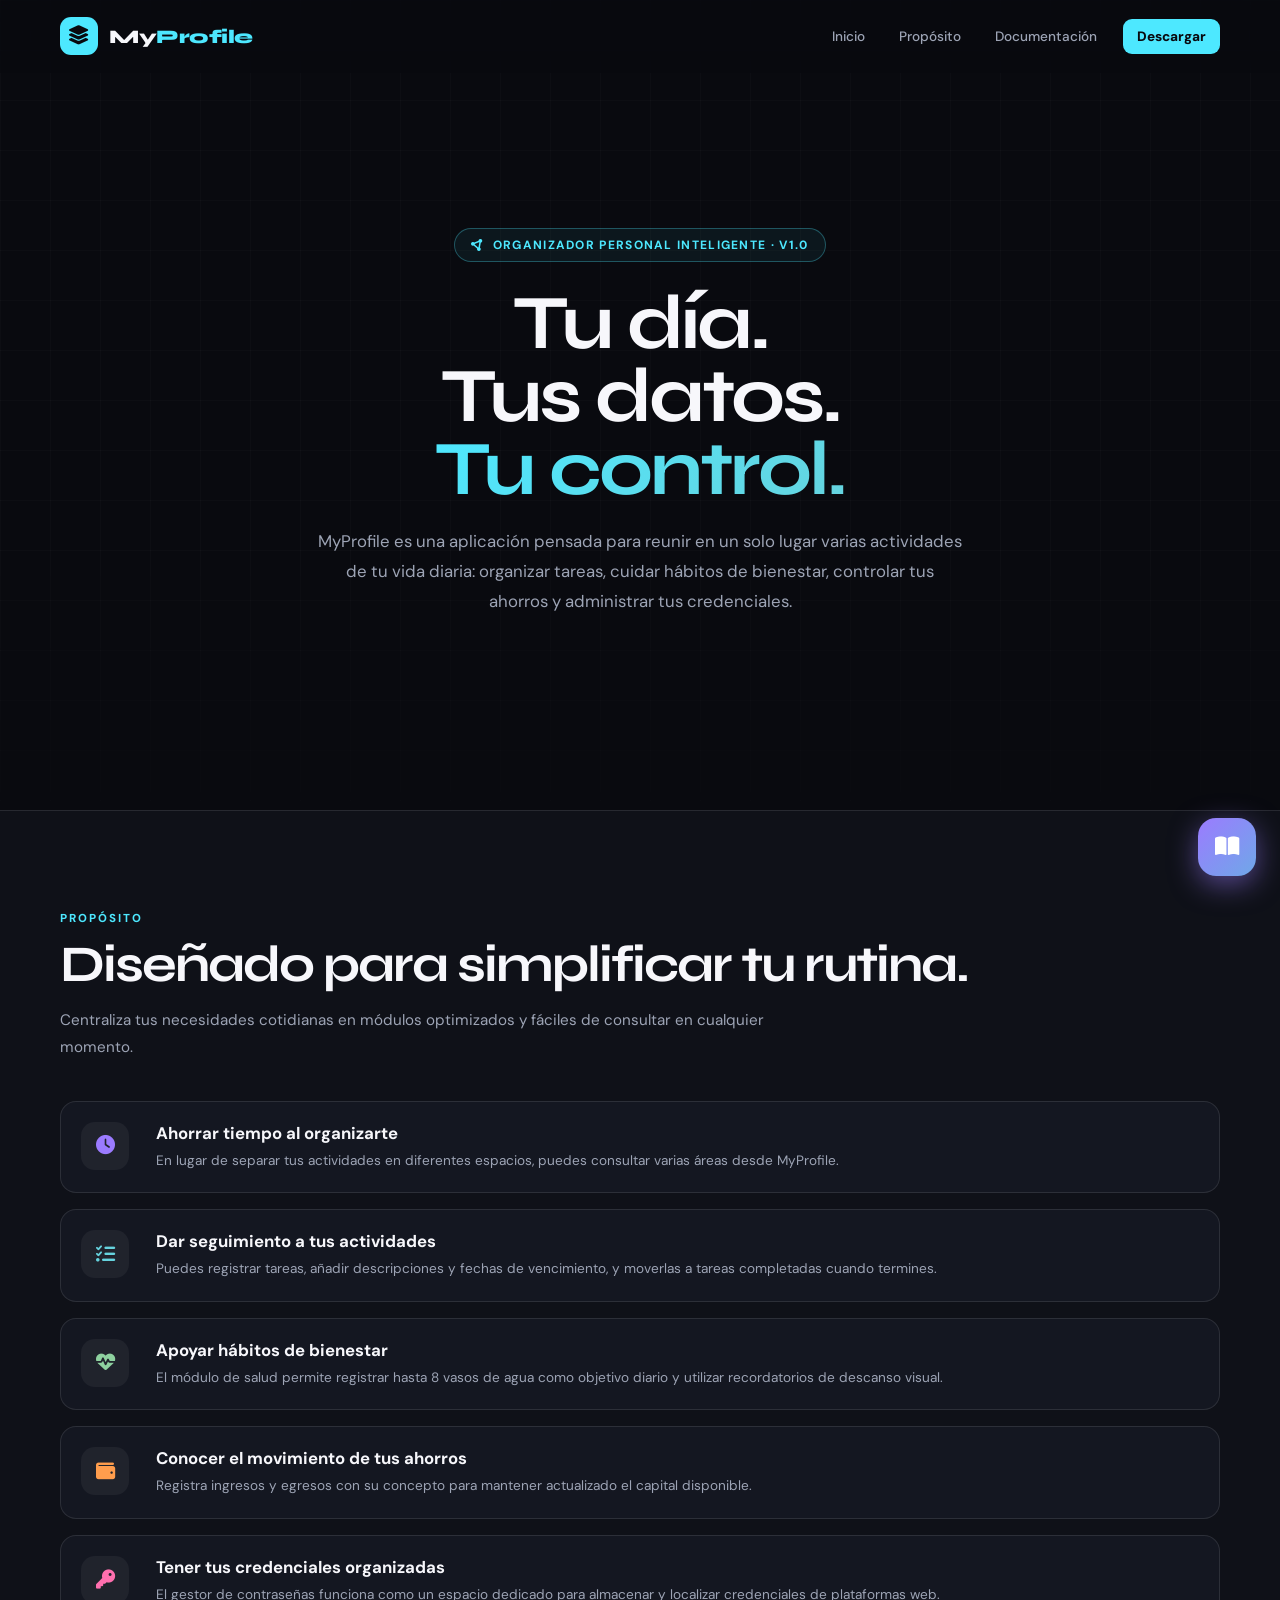
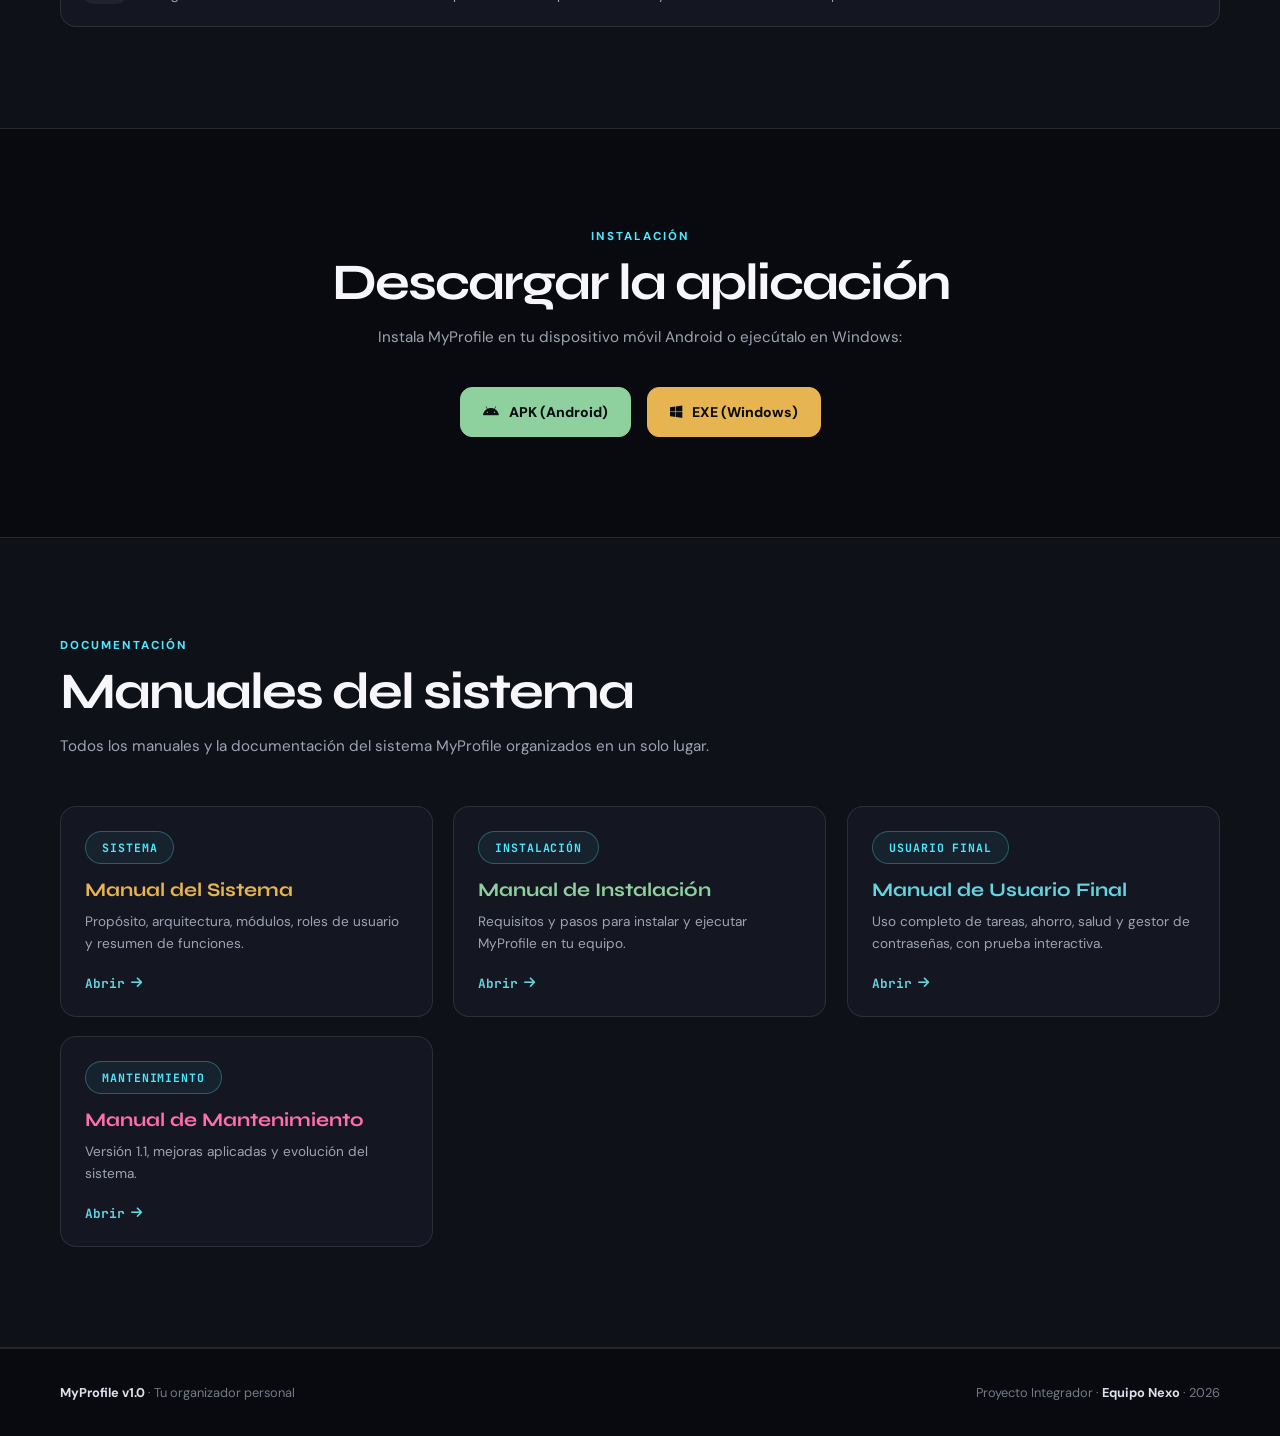
==== commit 80b9f151: "Rehacer botón flotante de acceso a la documentación con animación de pulso" ====
--- a/index.html
+++ b/index.html
@@ -539,30 +539,37 @@
 /* BOTÓN FLOTANTE DE DOCUMENTACIÓN (acceso rápido) */
 .fab-doc {
     position: fixed;
-    bottom: 22px;
-    right: 22px;
+    bottom: 24px;
+    right: 24px;
     z-index: 60;
-    width: 52px;
-    height: 52px;
-    border-radius: 16px;
+    width: 58px;
+    height: 58px;
+    border-radius: 18px;
     display: grid;
     place-items: center;
-    background: var(--purple);
+    background: linear-gradient(135deg, var(--purple), var(--blue));
     color: #fff;
-    font-size: 1.15rem;
-    box-shadow: 0 6px 24px rgba(155, 123, 255, 0.45);
+    font-size: 1.35rem;
+    box-shadow: 0 8px 28px rgba(155, 123, 255, 0.5);
     transition: all 0.25s ease;
+    animation: fabPulse 2.6s ease-in-out infinite;
 }
 
 .fab-doc:hover {
-    transform: translateY(-4px) scale(1.05);
-    filter: brightness(1.1);
-    box-shadow: 0 10px 30px rgba(155, 123, 255, 0.6);
+    transform: translateY(-5px) scale(1.08);
+    filter: brightness(1.15);
+    box-shadow: 0 12px 36px rgba(155, 123, 255, 0.7);
+    animation-play-state: paused;
+}
+
+@keyframes fabPulse {
+    0%, 100% { box-shadow: 0 8px 28px rgba(155, 123, 255, 0.5), 0 0 0 0 rgba(155, 123, 255, 0.45); }
+    50%      { box-shadow: 0 8px 28px rgba(155, 123, 255, 0.5), 0 0 0 16px rgba(155, 123, 255, 0); }
 }
 
 .fab-doc .fab-label {
     position: absolute;
-    right: calc(100% + 12px);
+    right: calc(100% + 14px);
     top: 50%;
     transform: translateY(-50%);
     white-space: nowrap;
@@ -570,10 +577,10 @@
     border: 1px solid var(--line);
     color: var(--text);
     font-family: "DM Sans", sans-serif;
-    font-size: 0.72rem;
+    font-size: 0.74rem;
     font-weight: 700;
-    padding: 6px 12px;
-    border-radius: 8px;
+    padding: 7px 13px;
+    border-radius: 9px;
     opacity: 0;
     pointer-events: none;
     transition: opacity 0.2s ease;
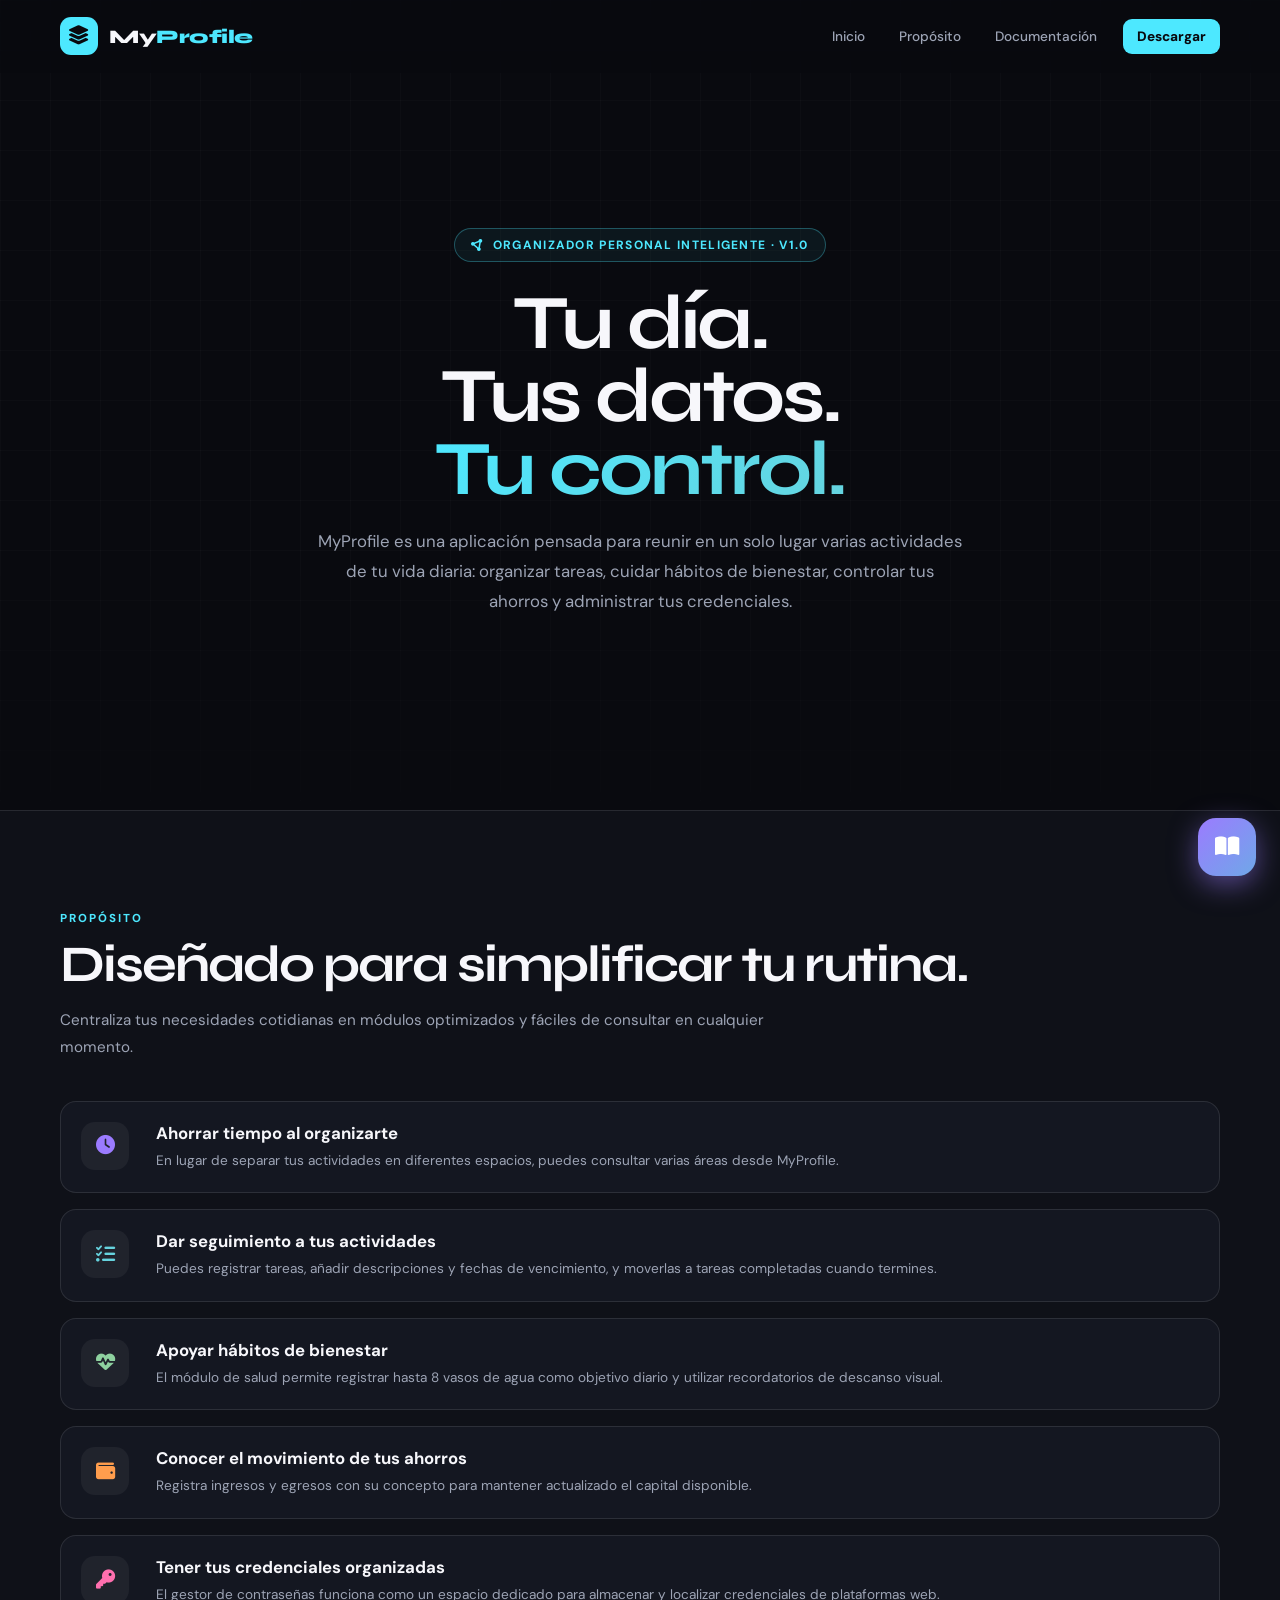
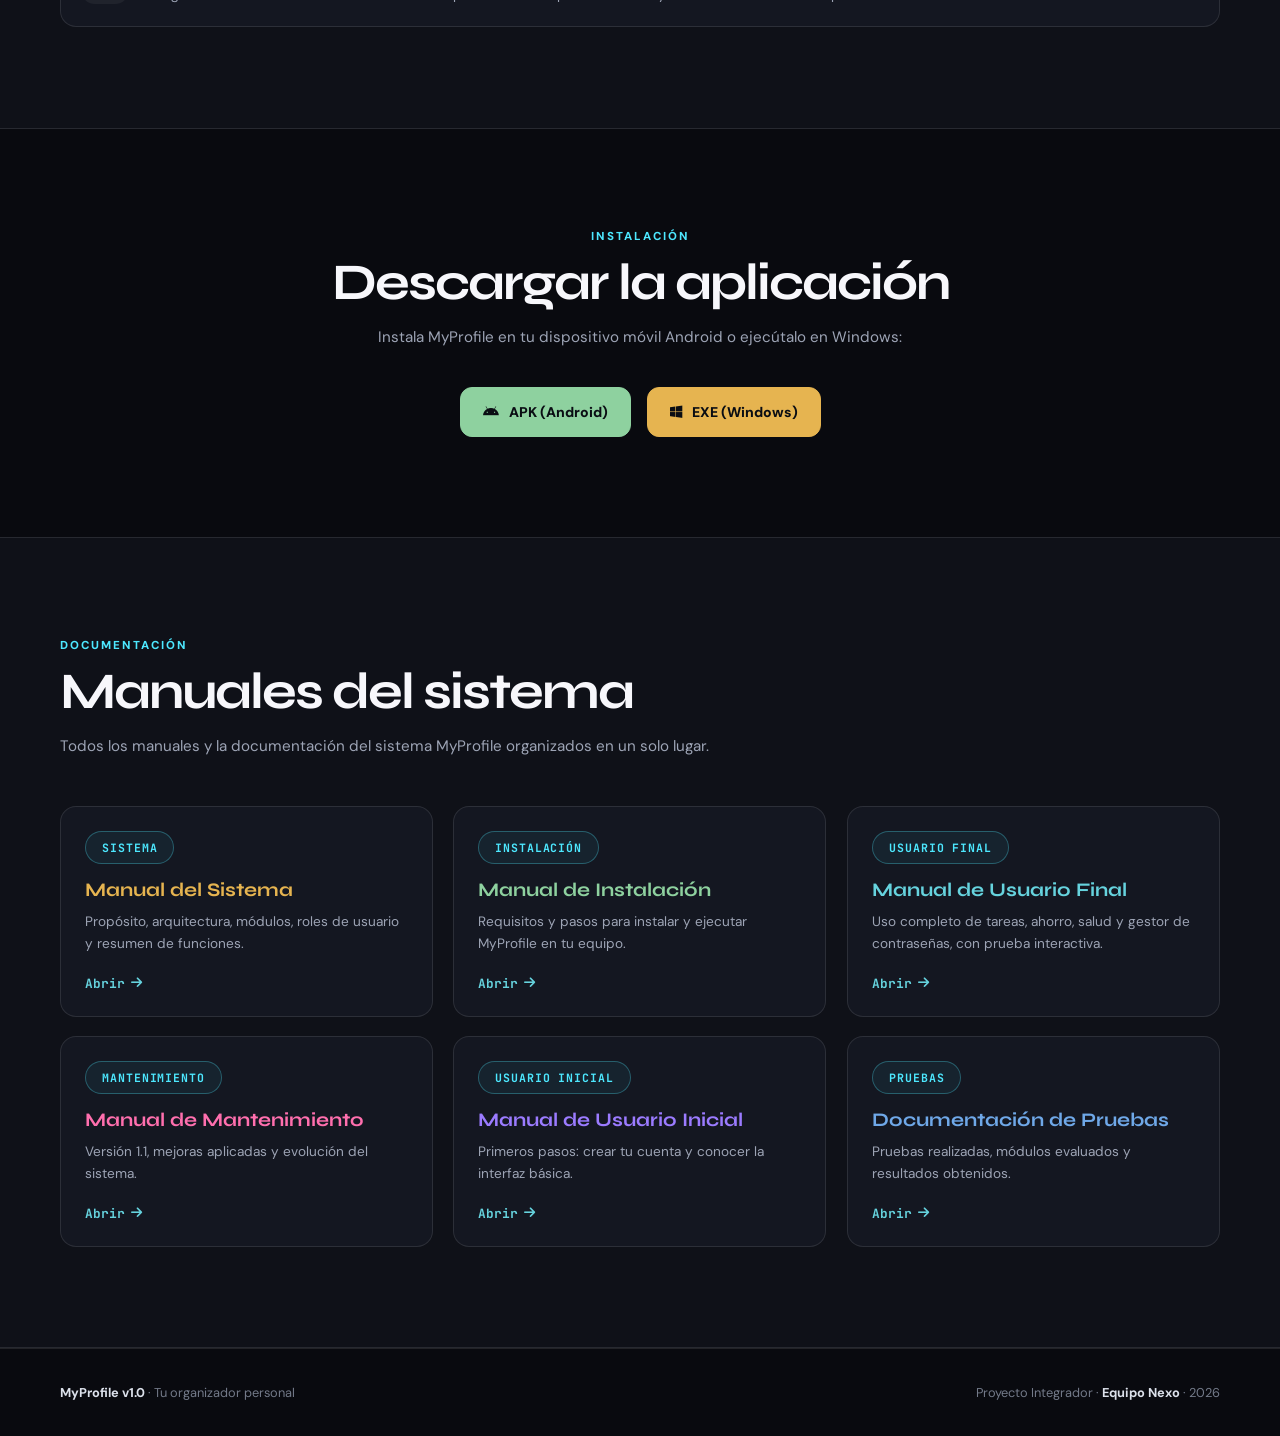
==== commit 3611ee31: "Descargas web apuntan a la version 1.3.2 (suspender pantalla)" ====
--- a/index.html
+++ b/index.html
@@ -761,11 +761,11 @@
         <p class="section-desc reveal">Instala MyProfile en tu dispositivo móvil Android o ejecútalo en Windows:</p>
 
         <div class="dl-buttons reveal">
-            <a class="btn btn-android" href="instalador/MyProfile_v1.3.apk" download>
+            <a class="btn btn-android" href="instalador/instalador_spntalla/MyProfile_v1.3.2.apk" download>
                 <i class="fa-brands fa-android"></i>
                 APK (Android)
             </a>
-            <a class="btn btn-windows" href="https://github.com/Manu-Castillo8-bit/Myprofile-pages/releases/latest/download/Proyecto-Setup.exe">
+            <a class="btn btn-windows" href="https://github.com/Manu-Castillo8-bit/Myprofile-pages/releases/download/v1.3.2/Proyecto-Setup_v1.3.2.exe">
                 <i class="fa-brands fa-windows"></i>
                 EXE (Windows)
             </a>
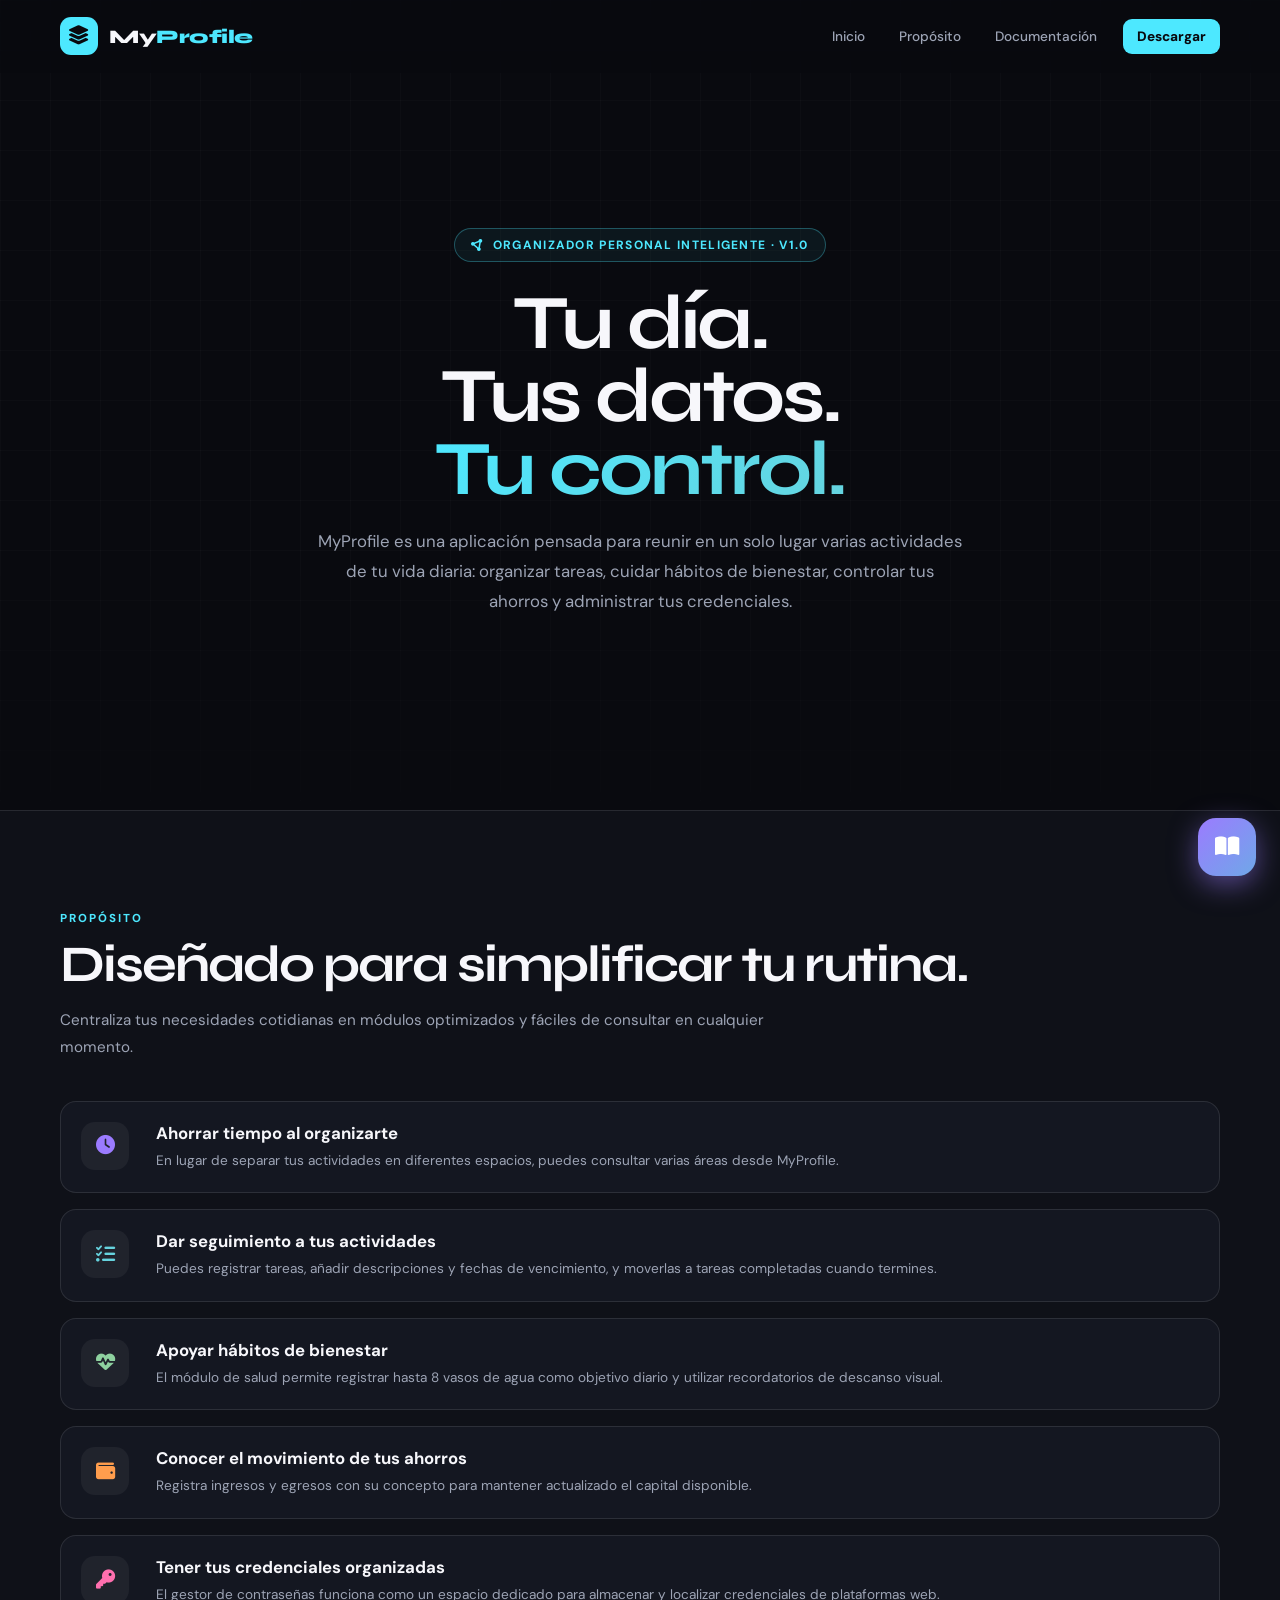
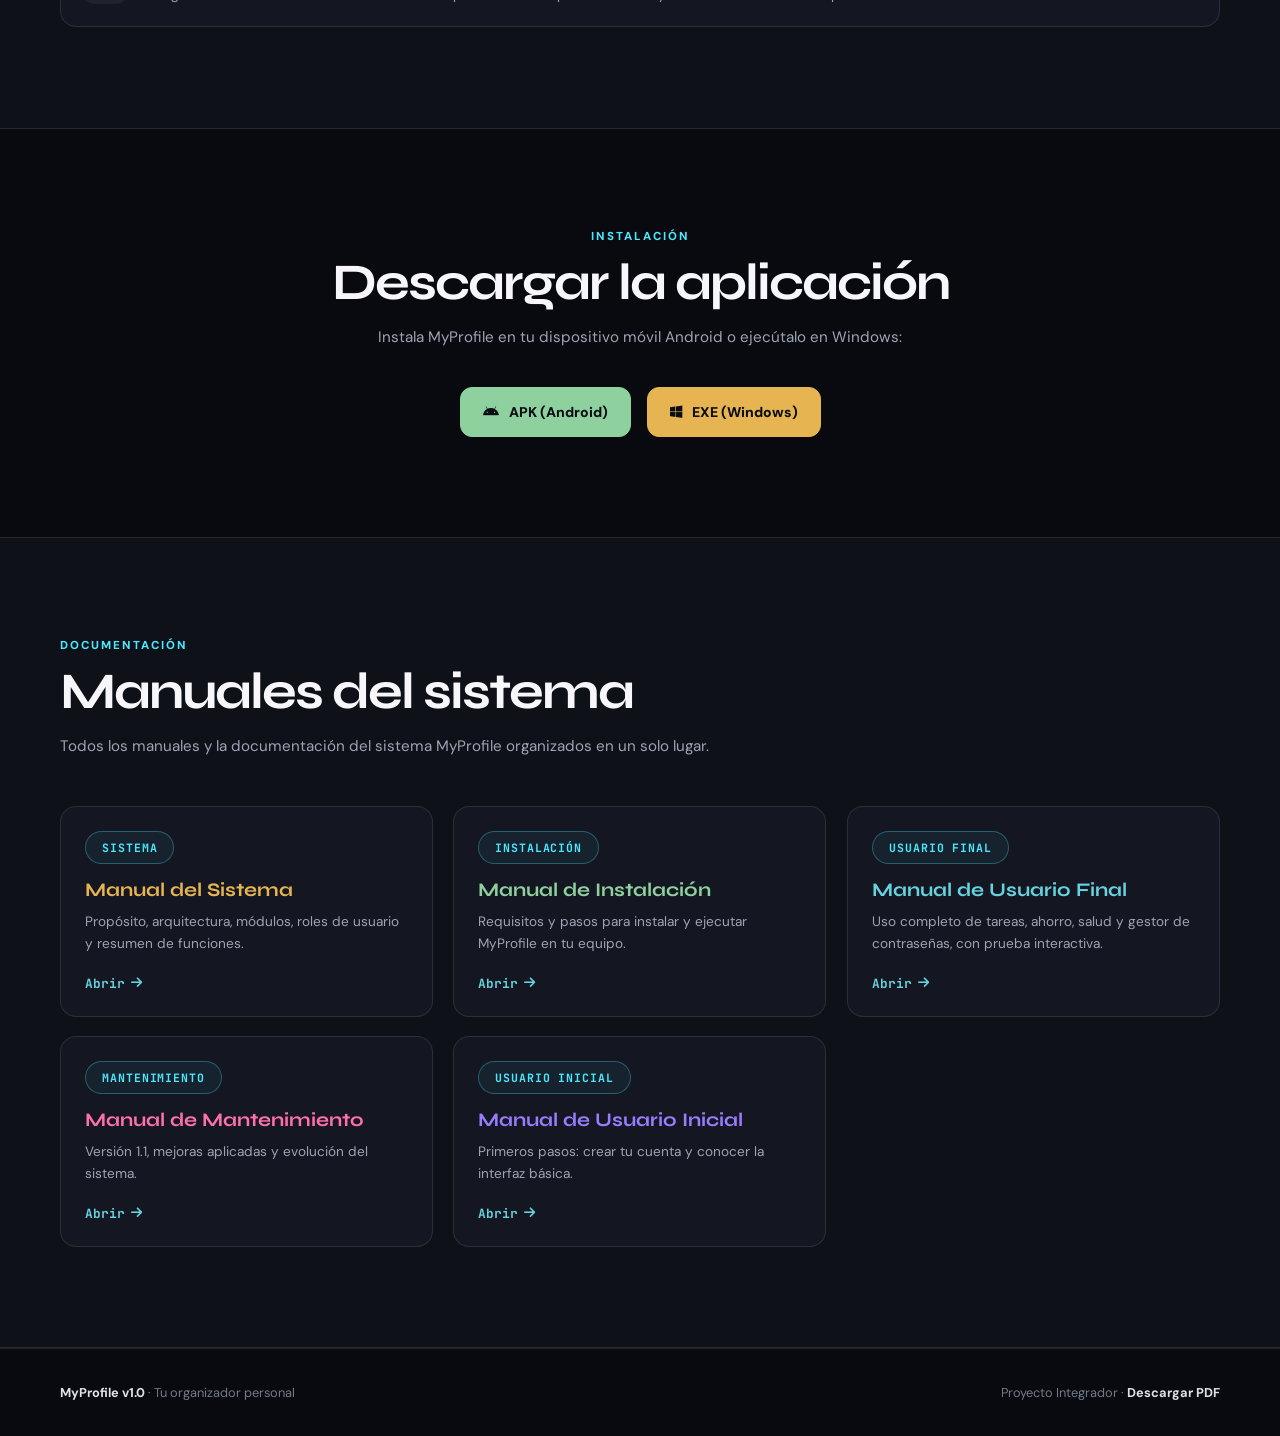
==== commit df4eed88: "Versión 1.4 lista" ====
--- a/index.html
+++ b/index.html
@@ -761,11 +761,11 @@
         <p class="section-desc reveal">Instala MyProfile en tu dispositivo móvil Android o ejecútalo en Windows:</p>
 
         <div class="dl-buttons reveal">
-            <a class="btn btn-android" href="instalador/instalador_spntalla/MyProfile_v1.3.2.apk" download>
+            <a class="btn btn-android" href="instalador/version_1.4/MyProfile_v1.4.apk" download>
                 <i class="fa-brands fa-android"></i>
                 APK (Android)
             </a>
-            <a class="btn btn-windows" href="https://github.com/Manu-Castillo8-bit/Myprofile-pages/releases/download/v1.3.2/Proyecto-Setup_v1.3.2.exe">
+            <a class="btn btn-windows" href="https://github.com/Manu-Castillo8-bit/Myprofile-pages/releases/download/v1.4.0/Proyecto-Setup_v1.4.0.exe">
                 <i class="fa-brands fa-windows"></i>
                 EXE (Windows)
             </a>
@@ -855,7 +855,7 @@
 <footer>
     <div class="container footer">
         <div><strong>MyProfile v1.0</strong> · Tu organizador personal</div>
-        <div>Proyecto Integrador · <strong>Equipo Nexo</strong> · 2026</div>
+        <div>Proyecto Integrador · <strong>Descargar PDF</strong></div>
     </div>
 </footer>
 
